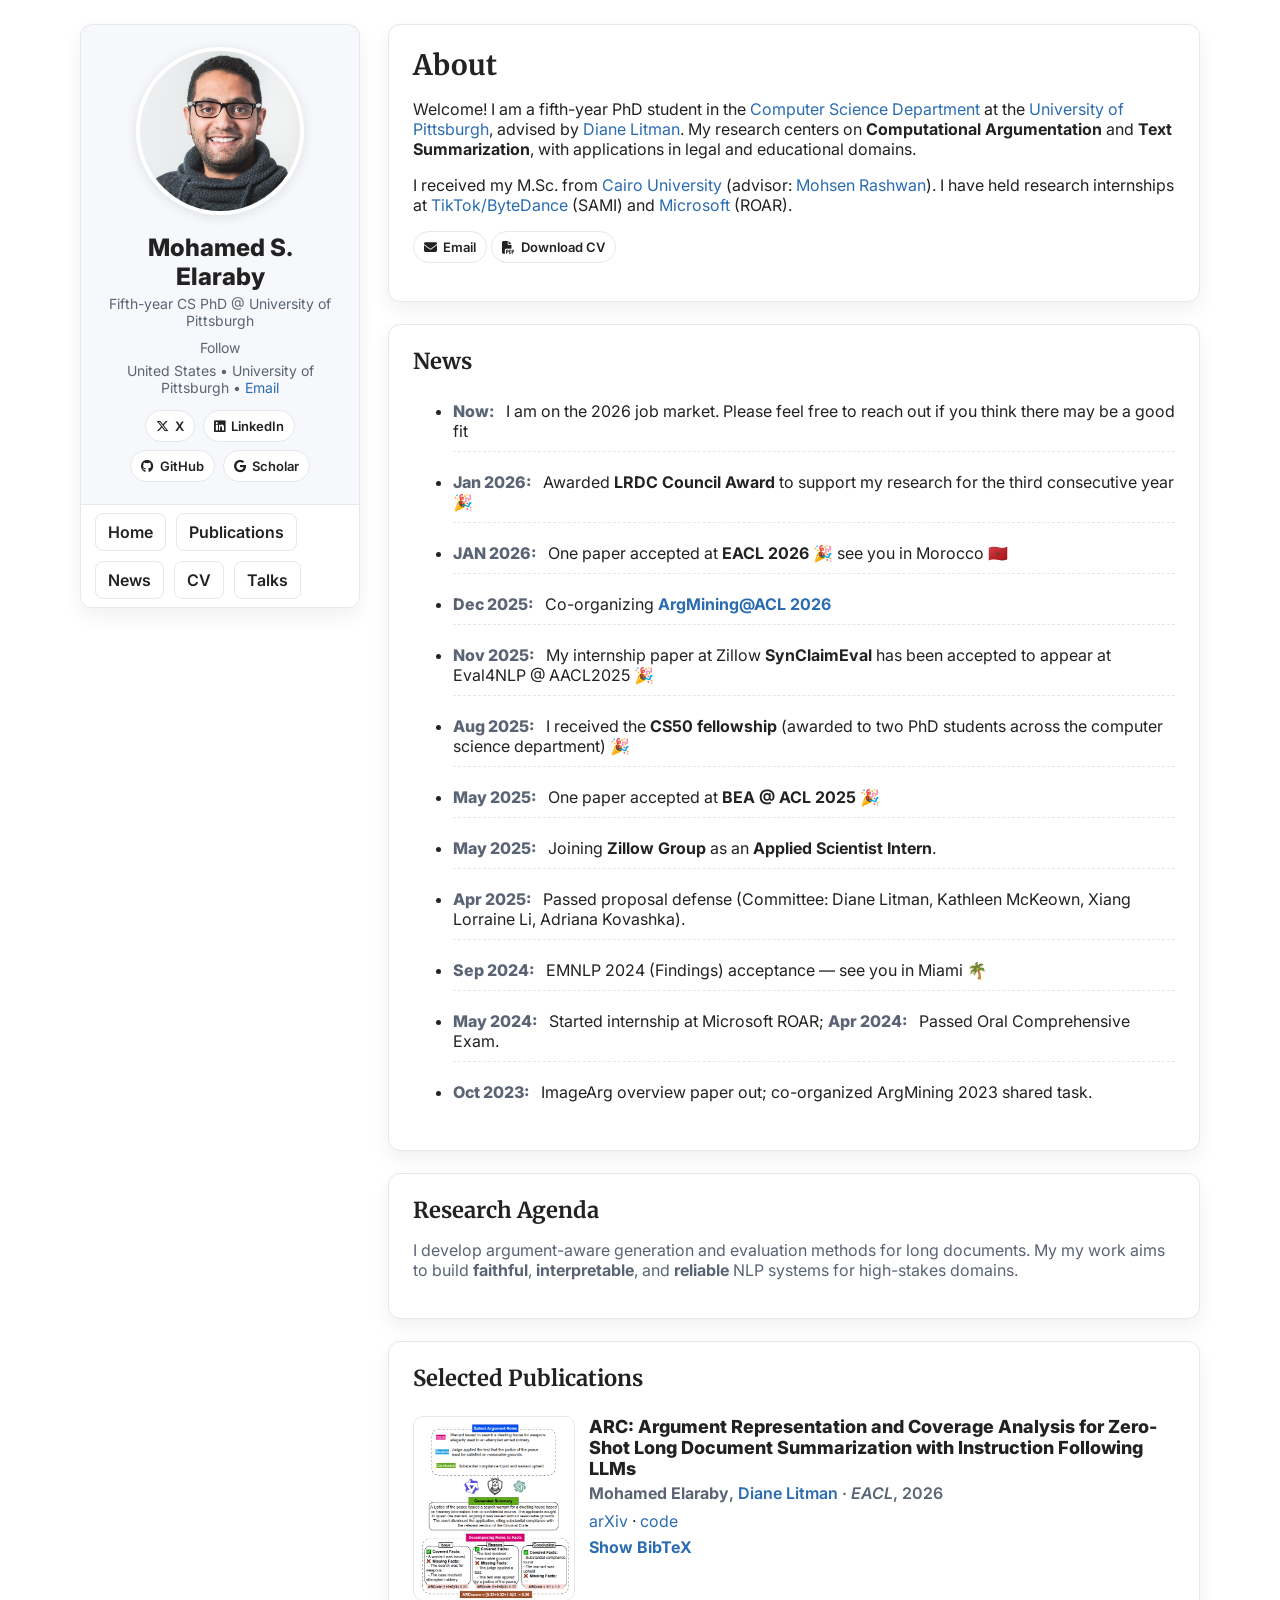
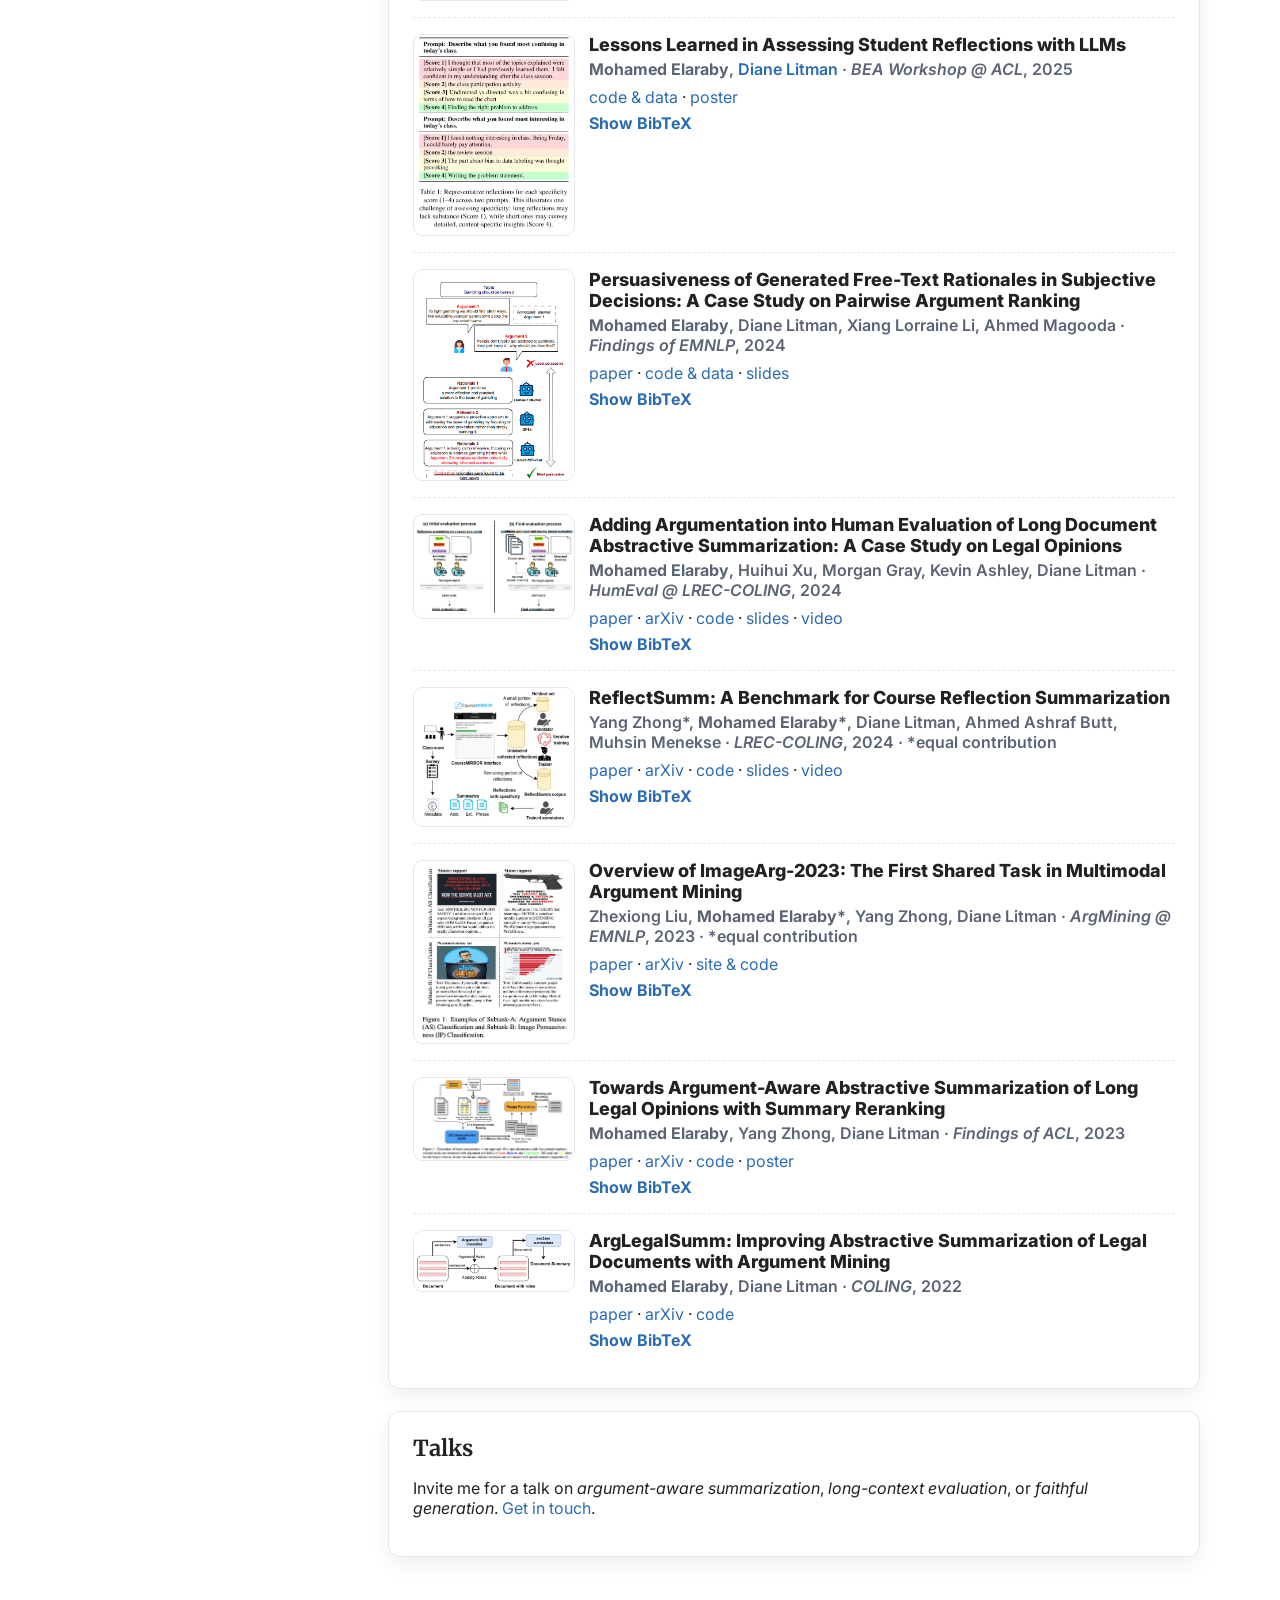
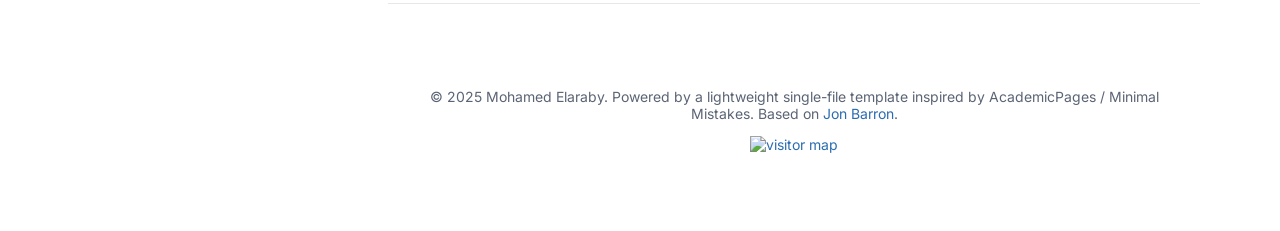
==== index.html @ abc4b43a "add ARC" ====
<!DOCTYPE html>
<html lang="en">
<head>
  <meta charset="utf-8" />
  <meta name="viewport" content="width=device-width, initial-scale=1" />
  <title>Mohamed S. Elaraby — NLP Research (Job Market)</title>
  <meta name="description" content="PhD Candidate at University of Pittsburgh. Computational Argumentation & Text Summarization. On the job market for academic and Applied/Research Scientist roles." />
  <meta name="author" content="Mohamed Salem Elaraby" />

  <!-- Fonts & Icons -->
  <link rel="preconnect" href="https://fonts.googleapis.com" />
  <link rel="preconnect" href="https://fonts.gstatic.com" crossorigin />
  <link href="https://fonts.googleapis.com/css2?family=Inter:wght@400;500;600;700;800&family=Merriweather:wght@400;700&display=swap" rel="stylesheet" />
  <link rel="stylesheet" href="https://cdnjs.cloudflare.com/ajax/libs/font-awesome/6.5.2/css/all.min.css" crossorigin="anonymous" referrerpolicy="no-referrer" />
  <link rel="icon" href="data:image/svg+xml,<svg xmlns='http://www.w3.org/2000/svg' viewBox='0 0 100 100'><text y='0.9em' font-size='90'>🌐</text></svg>">

  <style>
    :root {
      --bg: #ffffff;
      --text: #222;           /* body text */
      --muted: #5b6475;       /* subdued text */
      --link: #2b6cb0;        /* link blue */
      --link-hover: #1e4e82;  /* darker link */
      --border: #e5e7eb;      /* light gray */
      --panel: #f7f8fb;       /* panel bg */
      --accent: #f59e0b;      /* amber for badges */
      --maxw: 1120px;
      --radius: 12px;
      --shadow: 0 8px 20px rgba(0,0,0,.06);
    }
    html, body { height: 100%; }
    body {
      margin: 0;
      font-family: 'Inter', system-ui, -apple-system, Segoe UI, Roboto, Helvetica, Arial;
      color: var(--text);
      background: var(--bg);
      -webkit-font-smoothing: antialiased; -moz-osx-font-smoothing: grayscale;
    }

    a { color: var(--link); text-decoration: none; }
    a:hover, a:focus { color: var(--link-hover); text-decoration: underline; }

    /* Layout: AcademicPages-inspired sidebar + content */
    .wrap { max-width: var(--maxw); margin: 0 auto; padding: 24px; display: grid; grid-template-columns: 280px 1fr; gap: 28px; }
    @media (max-width: 980px) { .wrap { grid-template-columns: 1fr; } .sidebar { position: static; top: auto; } }

    /* Sidebar */
    .sidebar { position: sticky; top: 24px; height: fit-content; background: var(--panel); border: 1px solid var(--border); border-radius: var(--radius); box-shadow: var(--shadow); overflow: hidden; }
    .profile { padding: 22px; text-align: center; }
    .avatar { width: 160px; height: 160px; object-fit: cover; border-radius: 50%; border: 4px solid #fff; box-shadow: 0 2px 12px rgba(2,6,23,.10); }
    .name { font-size: 24px; font-weight: 800; margin: 14px 0 4px; }
    .tagline { color: var(--muted); margin: 0 0 10px; font-size: 14px; }
    .follow { display: grid; gap: 6px; justify-items: center; color: var(--muted); font-size: 14px; }
    .social { display: flex; flex-wrap: wrap; gap: 8px; justify-content: center; margin-top: 8px; }
    .chip { display: inline-flex; align-items: center; gap: 6px; padding: 7px 10px; border: 1px solid var(--border); background: #fff; border-radius: 999px; font-weight: 600; font-size: 13px; color: var(--text); }

    /* Nav (mimics AcademicPages tabs) */
    .nav { border-top: 1px solid var(--border); background: #fff; }
    .nav ul { list-style: none; margin: 0; padding: 8px 14px; display: flex; flex-wrap: wrap; gap: 10px; }
    .nav a { display: inline-block; padding: 8px 12px; border: 1px solid var(--border); border-radius: 8px; font-weight: 600; color: var(--text); background: #fff; }
    .nav a:hover { border-color: var(--link); color: var(--link); text-decoration: none; }

    /* Main */
    main { display: grid; gap: 22px; }
    .panel { background: #fff; border: 1px solid var(--border); border-radius: var(--radius); box-shadow: var(--shadow); }
    .pad { padding: 22px 24px; }
    .h1 { font-family: 'Merriweather', Georgia, serif; font-weight: 700; font-size: 28px; margin: 0 0 10px; }
    .h2 { font-family: 'Merriweather', Georgia, serif; font-weight: 700; font-size: 22px; margin: 0 0 8px; }
    .lead { color: var(--muted); }

    /* News list */
    .news { display: grid; gap: 10px; }
    .news li { margin: 0; padding: 10px 0; border-bottom: 1px dashed var(--border); }
    .news li:last-child { border-bottom: none; }
    .date { font-weight: 800; color: var(--muted); margin-right: 8px; }

    /* Publications */
    .pub { display: grid; grid-template-columns: 160px 1fr; gap: 16px; padding: 16px 0; border-bottom: 1px dashed var(--border); }
    .pub:last-child { border-bottom: none; }
    .pub img { width: 100%; border-radius: 10px; border: 1px solid var(--border); }
    .title { font-weight: 800; font-size: 18px; color: var(--text); margin: 0 0 4px; }
    .meta { color: var(--muted); font-weight: 600; margin-bottom: 8px; }
    details { margin-top: 6px; }
    details > summary { cursor: pointer; color: var(--link); font-weight: 700; list-style: none; }
    details > summary::-webkit-details-marker { display: none; }

    /* Footer */
    footer { max-width: var(--maxw); margin: 24px auto 40px; padding: 0 24px; color: var(--muted); font-size: 14px; text-align: center; }
    hr.sep { border: none; border-top: 1px solid var(--border); margin: 24px 0; }
  </style>
</head>

<body>
  <div class="wrap">
    <!-- SIDEBAR -->
    <aside class="sidebar" aria-label="Sidebar with profile and navigation">
      <div class="profile">
        <img class="avatar" src="./salem_files/me.jpg" alt="Portrait of Mohamed S. Elaraby" />
        <div class="name">Mohamed S. Elaraby</div>
        <div class="tagline">Fifth-year CS PhD @ University of Pittsburgh</div>
        <div class="follow">
          <div>Follow</div>
          <div>United States • University of Pittsburgh • <a href="mailto:mse30@pitt.edu">Email</a></div>
          <div class="social">
            <a class="chip" href="https://twitter.com/msalemnlp" target="_blank" rel="noreferrer"><i class="fa-brands fa-x-twitter"></i> X</a>
            <a class="chip" href="https://www.linkedin.com" target="_blank" rel="noreferrer"><i class="fa-brands fa-linkedin"></i> LinkedIn</a>
            <a class="chip" href="https://github.com/engsalem" target="_blank" rel="noreferrer"><i class="fa-brands fa-github"></i> GitHub</a>
            <a class="chip" href="https://scholar.google.com.eg/citations?user=A5jMCaAAAAAJ&hl=en" target="_blank" rel="noreferrer"><i class="fa-brands fa-google"></i> Scholar</a>
          </div>
        </div>
      </div>
      <nav class="nav" aria-label="Section navigation">
        <ul>
          <li><a href="#about">Home</a></li>
          <li><a href="#publications">Publications</a></li>
          <li><a href="#news">News</a></li>
          <li><a href="https://engsalem.github.io/data/mohamed.elaraby.academic.resume.pdf" target="_blank" rel="noreferrer">CV</a></li>
          <li><a href="#talks">Talks</a></li>
        </ul>
      </nav>
    </aside>

    <!-- MAIN CONTENT -->
    <main>
      <!-- ABOUT / HERO -->
      <section id="about" class="panel pad">
        <h1 class="h1">About</h1>
        <p>Welcome! I am a fifth-year PhD student in the <a href="https://cs.pitt.edu/" target="_blank" rel="noreferrer">Computer Science Department</a> at the <a href="https://www.pitt.edu/" target="_blank" rel="noreferrer">University of Pittsburgh</a>, advised by <a href="https://people.cs.pitt.edu/~litman/" target="_blank" rel="noreferrer">Diane Litman</a>. My research centers on <strong>Computational Argumentation</strong> and <strong>Text Summarization</strong>, with applications in legal and educational domains.</p>
        <p>I received my M.Sc. from <a href="http://www.eng.cu.edu.eg/" target="_blank" rel="noreferrer">Cairo University</a> (advisor: <a href="http://eece.cu.edu.eg/content/mohsen-rashwan" target="_blank" rel="noreferrer">Mohsen Rashwan</a>). I have held research internships at <a href="https://www.tiktok.com/" target="_blank" rel="noreferrer">TikTok/ByteDance</a> (SAMI) and <a href="https://www.microsoft.com/" target="_blank" rel="noreferrer">Microsoft</a> (ROAR).
        </p>
        <p><a class="chip" href="mailto:mse30@pitt.edu"><i class="fa-solid fa-envelope"></i> Email</a> <a class="chip" href="https://engsalem.github.io/data/mohamed.elaraby.academic.resume.pdf" target="_blank" rel="noreferrer"><i class="fa-solid fa-file-pdf"></i> Download CV</a></p>
      </section>

      <!-- NEWS -->
      <section id="news" class="panel pad">
        <h2 class="h2">News</h2>
        <ul class="news">
          <li><span class="date">Now:</span> I am on the 2026 job market. Please feel free to reach out if you think there may be a good fit</li>
          <li><span class="date">Jan 2026:</span> Awarded <strong>LRDC Council Award</strong> to support my research for the third consecutive year 🎉</li>
          <li><span class="date">JAN 2026:</span> One paper accepted at <strong>EACL 2026 🎉</strong> see you in Morocco 🇲🇦</li>
          <li><span class="date">Dec 2025:</span> Co-organizing <strong><a href="https://argmining-org.github.io/">ArgMining@ACL 2026</a></strong></li>
          <li><span class="date">Nov 2025:</span> My internship paper at Zillow <strong>SynClaimEval</strong> has been accepted to appear at Eval4NLP @ AACL2025 🎉</li>
          <li><span class="date">Aug 2025:</span> I received the <strong>CS50 fellowship</strong> (awarded to two PhD students across the computer science department) 🎉</li>
          <li><span class="date">May 2025:</span> One paper accepted at <strong>BEA @ ACL 2025</strong> 🎉</li>
          <li><span class="date">May 2025:</span> Joining <strong>Zillow Group</strong> as an <strong>Applied Scientist Intern</strong>.</li>
          <li><span class="date">Apr 2025:</span> Passed proposal defense (Committee: Diane Litman, Kathleen McKeown, Xiang Lorraine Li, Adriana Kovashka).</li>
          <li><span class="date">Sep 2024:</span> EMNLP 2024 (Findings) acceptance — see you in Miami 🌴</li>
          <li><span class="date">May 2024:</span> Started internship at Microsoft ROAR; <span class="date">Apr 2024:</span> Passed Oral Comprehensive Exam.</li>
          <li><span class="date">Oct 2023:</span> ImageArg overview paper out; co-organized ArgMining 2023 shared task.</li>
        </ul>
      </section>

      <!-- RESEARCH BLURB -->
      <section id="research" class="panel pad">
        <h2 class="h2">Research Agenda</h2>
        <p class="lead">I develop argument-aware generation and evaluation methods for long documents. My my work aims to build <strong>faithful</strong>, <strong>interpretable</strong>, and <strong>reliable</strong> NLP systems for high-stakes domains.</p>
      </section>

      <!-- PUBLICATIONS -->
      <section id="publications" class="panel pad">
        <h2 class="h2">Selected Publications</h2>

        <article class="pub">
          <img src="./salem_files/arc_eacl.png" alt="ARC thumbnail" />
          <div>
            <div class="title">ARC: Argument Representation and Coverage Analysis for Zero-Shot Long Document Summarization with Instruction Following LLMs</div>
            <div class="meta"><strong>Mohamed Elaraby</strong>, <a href="https://people.cs.pitt.edu/~litman/" target="_blank" rel="noreferrer">Diane Litman</a> · <em>EACL</em>, 2026</div>
            <div><a href="https://arxiv.org/abs/2505.23654" target="_blank" rel="noreferrer">arXiv</a> · <a href="https://github.com/EngSalem/ARCScore" target="_blank" rel="noreferrer">code</a></div>
            <details><summary>Show BibTeX</summary>
<pre>@article{elaraby2025arc,
  title = {ARC: Argument Representation and Coverage Analysis for Zero-Shot Long Document Summarization with Instruction Following LLMs},
  author = {Elaraby, Mohamed and Litman, Diane},
  journal = {arXiv preprint arXiv:2505.23654},
  year = {2025},
  note = {Accepted at EACL 2026 Main Conference}
}</pre>
            </details>
          </div>
        </article>

        <article class="pub">
          <img src="./salem_files/eval_bea2025.jpg" alt="Lessons Learned thumbnail" />
          <div>
            <div class="title">Lessons Learned in Assessing Student Reflections with LLMs</div>
            <div class="meta"><strong>Mohamed Elaraby</strong>, <a href="https://people.cs.pitt.edu/~litman/" target="_blank" rel="noreferrer">Diane Litman</a> · <em>BEA Workshop @ ACL</em>, 2025</div>
            <div><a href="https://github.com/EngSalem/Explainable-Reflection-Quality" target="_blank" rel="noreferrer">code & data</a> · <a href="https://docs.google.com/presentation/d/1etdpBcUwRy9clYiNiJWPm_DCJa4q_W2eL0dtnYRqFgM/edit?usp=sharing" target="_blank" rel="noreferrer">poster</a></div>
            <details><summary>Show BibTeX</summary>
<pre>@inproceedings{elaraby-litman-2025-lessons,
  author = {Elaraby, Mohamed and Litman, Diane},
  title = {Lessons Learned in Assessing Student Reflections with LLMs},
  booktitle = {Proceedings of the 20th Workshop on Innovative Use of NLP for Building Educational Applications (BEA 2025)},
  year = {2025}
}</pre>
            </details>
          </div>
        </article>

        <article class="pub">
          <img src="./salem_files/persuasive_rationales.png" alt="Persuasiveness thumbnail" />
          <div>
            <div class="title">Persuasiveness of Generated Free-Text Rationales in Subjective Decisions: A Case Study on Pairwise Argument Ranking</div>
            <div class="meta"><strong>Mohamed Elaraby</strong>, Diane Litman, Xiang Lorraine Li, Ahmed Magooda · <em>Findings of EMNLP</em>, 2024</div>
            <div><a href="https://aclanthology.org/2024.findings-emnlp.836/" target="_blank" rel="noreferrer">paper</a> · <a href="https://github.com/EngSalem/Free-text-rationale-persuasion" target="_blank" rel="noreferrer">code & data</a> · <a href="https://docs.google.com/presentation/d/1W62k2xzcF6LS4k-GQ5EEYy1Umg9Qvjl7beK9utUwF_M/edit?usp=sharing" target="_blank" rel="noreferrer">slides</a></div>
            <details><summary>Show BibTeX</summary>
<pre>@inproceedings{elaraby-etal-2024-persuasiveness,
  author = {Elaraby, Mohamed and Litman, Diane and Li, Xiang Lorraine and Magooda, Ahmed},
  title = {Persuasiveness of Generated Free-Text Rationales in Subjective Decisions: A Case Study on Pairwise Argument Ranking},
  booktitle = {Findings of the Association for Computational Linguistics: EMNLP 2024},
  year = {2024}
}</pre>
            </details>
          </div>
        </article>

        <article class="pub">
          <img src="./salem_files/argument_coverage.png" alt="HumEval argument coverage thumbnail" />
          <div>
            <div class="title">Adding Argumentation into Human Evaluation of Long Document Abstractive Summarization: A Case Study on Legal Opinions</div>
            <div class="meta"><strong>Mohamed Elaraby</strong>, Huihui Xu, Morgan Gray, Kevin Ashley, Diane Litman · <em>HumEval @ LREC-COLING</em>, 2024</div>
            <div><a href="https://aclanthology.org/2024.lrec-main.1207/" target="_blank" rel="noreferrer">paper</a> · <a href="https://arxiv.org/abs/2403.19012" target="_blank" rel="noreferrer">arXiv</a> · <a href="https://github.com/EngSalem/ReflectSUMM" target="_blank" rel="noreferrer">code</a> · <a href="https://engsalem.github.io//data/reflectsumm-lrec-coling.pdf" target="_blank" rel="noreferrer">slides</a> · <a href="https://drive.google.com/file/d/1mE9B-9ppgVXixOvjZsEIFpBVz3ZTwU1G/view?usp=sharing" target="_blank" rel="noreferrer">video</a></div>
            <details><summary>Show BibTeX</summary>
<pre>@inproceedings{elaraby-etal-2024-adding,
  title = {Adding Argumentation into Human Evaluation of Long Document Abstractive Summarization: A Case Study on Legal Opinions},
  author = {Elaraby, Mohamed and Xu, Huihui and Gray, Morgan and Ashley, Kevin and Litman, Diane},
  booktitle = {Proceedings of the Fourth Workshop on Human Evaluation of NLP Systems (HumEval) @ LREC-COLING 2024},
  year = {2024}
}</pre>
            </details>
          </div>
        </article>

        <article class="pub">
          <img src="./salem_files/reflectsumm.jpg" alt="ReflectSumm thumbnail" />
          <div>
            <div class="title">ReflectSumm: A Benchmark for Course Reflection Summarization</div>
            <div class="meta">Yang Zhong*, <strong>Mohamed Elaraby*</strong>, Diane Litman, Ahmed Ashraf Butt, Muhsin Menekse · <em>LREC-COLING</em>, 2024 · *equal contribution</div>
            <div><a href="https://aclanthology.org/2024.lrec-main.1207/" target="_blank" rel="noreferrer">paper</a> · <a href="https://arxiv.org/abs/2403.19012" target="_blank" rel="noreferrer">arXiv</a> · <a href="https://github.com/EngSalem/ReflectSUMM" target="_blank" rel="noreferrer">code</a> · <a href="https://engsalem.github.io//data/reflectsumm-lrec-coling.pdf" target="_blank" rel="noreferrer">slides</a> · <a href="https://drive.google.com/file/d/1mE9B-9ppgVXixOvjZsEIFpBVz3ZTwU1G/view?usp=sharing" target="_blank" rel="noreferrer">video</a></div>
            <details><summary>Show BibTeX</summary>
<pre>@inproceedings{elaraby-etal-2024-reflectsumm,
  title = {ReflectSumm: A Benchmark for Course Reflection Summarization},
  author = {Zhong, Yang and Elaraby, Mohamed and Litman, Diane and Butt, Ahmed Ashraf and Menekse, Muhsin},
  booktitle = {Proceedings of the 2024 Joint International Conference on Computational Linguistics, Language Resources and Evaluation (LREC-COLING 2024)},
  year = {2024}
}</pre>
            </details>
          </div>
        </article>

        <article class="pub">
          <img src="./salem_files/imageArg.jpg" alt="ImageArg overview thumbnail" />
          <div>
            <div class="title">Overview of ImageArg-2023: The First Shared Task in Multimodal Argument Mining</div>
            <div class="meta">Zhexiong Liu, <strong>Mohamed Elaraby*</strong>, Yang Zhong, Diane Litman · <em>ArgMining @ EMNLP</em>, 2023 · *equal contribution</div>
            <div><a href="https://aclanthology.org/2023.argmining-1.12/" target="_blank" rel="noreferrer">paper</a> · <a href="https://arxiv.org/abs/2310.12172" target="_blank" rel="noreferrer">arXiv</a> · <a href="https://imagearg.github.io/" target="_blank" rel="noreferrer">site & code</a></div>
            <details><summary>Show BibTeX</summary>
<pre>@inproceedings{liu-etal-2023-overview,
  title = {Overview of ImageArg-2023: The First Shared Task in Multimodal Argument Mining},
  author = {Liu, Zhexiong and Elaraby, Mohamed and Zhong, Yang and Litman, Diane},
  booktitle = {Proceedings of the 10th Workshop on Argument Mining},
  year = {2023}
}</pre>
            </details>
          </div>
        </article>

        <article class="pub">
          <img src="./salem_files/acl2023_argument.jpg" alt="ACL Findings 2023 thumbnail" />
          <div>
            <div class="title">Towards Argument-Aware Abstractive Summarization of Long Legal Opinions with Summary Reranking</div>
            <div class="meta"><strong>Mohamed Elaraby</strong>, Yang Zhong, Diane Litman · <em>Findings of ACL</em>, 2023</div>
            <div><a href="https://aclanthology.org/2023.findings-acl.481/" target="_blank" rel="noreferrer">paper</a> · <a href="https://arxiv.org/pdf/2306.00672.pdf" target="_blank" rel="noreferrer">arXiv</a> · <a href="https://github.com/EngSalem/legalSummReranking" target="_blank" rel="noreferrer">code</a> · <a href="https://engsalem.github.io//data/acl2023_reranking_poster.pdf" target="_blank" rel="noreferrer">poster</a></div>
            <details><summary>Show BibTeX</summary>
<pre>@inproceedings{elaraby-etal-2023-towards,
  title = {Towards Argument-Aware Abstractive Summarization of Long Legal Opinions with Summary Reranking},
  author = {Elaraby, Mohamed and Zhong, Yang and Litman, Diane},
  booktitle = {Findings of the Association for Computational Linguistics: ACL 2023},
  year = {2023}
}</pre>
            </details>
          </div>
        </article>

        <article class="pub">
          <img src="./salem_files/arglegal_summ.png" alt="ArgLegalSumm thumbnail" />
          <div>
            <div class="title">ArgLegalSumm: Improving Abstractive Summarization of Legal Documents with Argument Mining</div>
            <div class="meta"><strong>Mohamed Elaraby</strong>, Diane Litman · <em>COLING</em>, 2022</div>
            <div><a href="https://aclanthology.org/2022.coling-1.540/" target="_blank" rel="noreferrer">paper</a> · <a href="https://arxiv.org/abs/2209.01650" target="_blank" rel="noreferrer">arXiv</a> · <a href="https://github.com/EngSalem/arglegalsumm" target="_blank" rel="noreferrer">code</a></div>
            <details><summary>Show BibTeX</summary>
<pre>@inproceedings{elaraby-litman-2022-arglegalsumm,
  title = {ArgLegalSumm: Improving Abstractive Summarization of Legal Documents with Argument Mining},
  author = {Elaraby, Mohamed and Litman, Diane},
  booktitle = {Proceedings of the 29th International Conference on Computational Linguistics},
  year = {2022}
}</pre>
            </details>
          </div>
        </article>
      </section>

      <!-- TALKS placeholder (optional) -->
      <section id="talks" class="panel pad">
        <h2 class="h2">Talks</h2>
        <p>Invite me for a talk on <em>argument-aware summarization</em>, <em>long-context evaluation</em>, or <em>faithful generation</em>. <a href="mailto:mse30@pitt.edu">Get in touch</a>.</p>
      </section>

      <hr class="sep" />
      <footer>
        <p>© 2025 Mohamed Elaraby. Powered by a lightweight single-file template inspired by AcademicPages / Minimal Mistakes. Based on <a href="https://github.com/jonbarron/jonbarron_website" target="_blank" rel="noreferrer">Jon Barron</a>.</p>
        <p><a href="https://mapmyvisitors.com/web/1bxux" title="Visit tracker"><img src="https://mapmyvisitors.com/map.png?d=3crcPG0wPhJX036kCLfNJbxbPNwFam-CDJ2vABFeAC4&cl=000000" alt="visitor map" /></a></p>
      </footer>
    </main>
  </div>
</body>
</html>
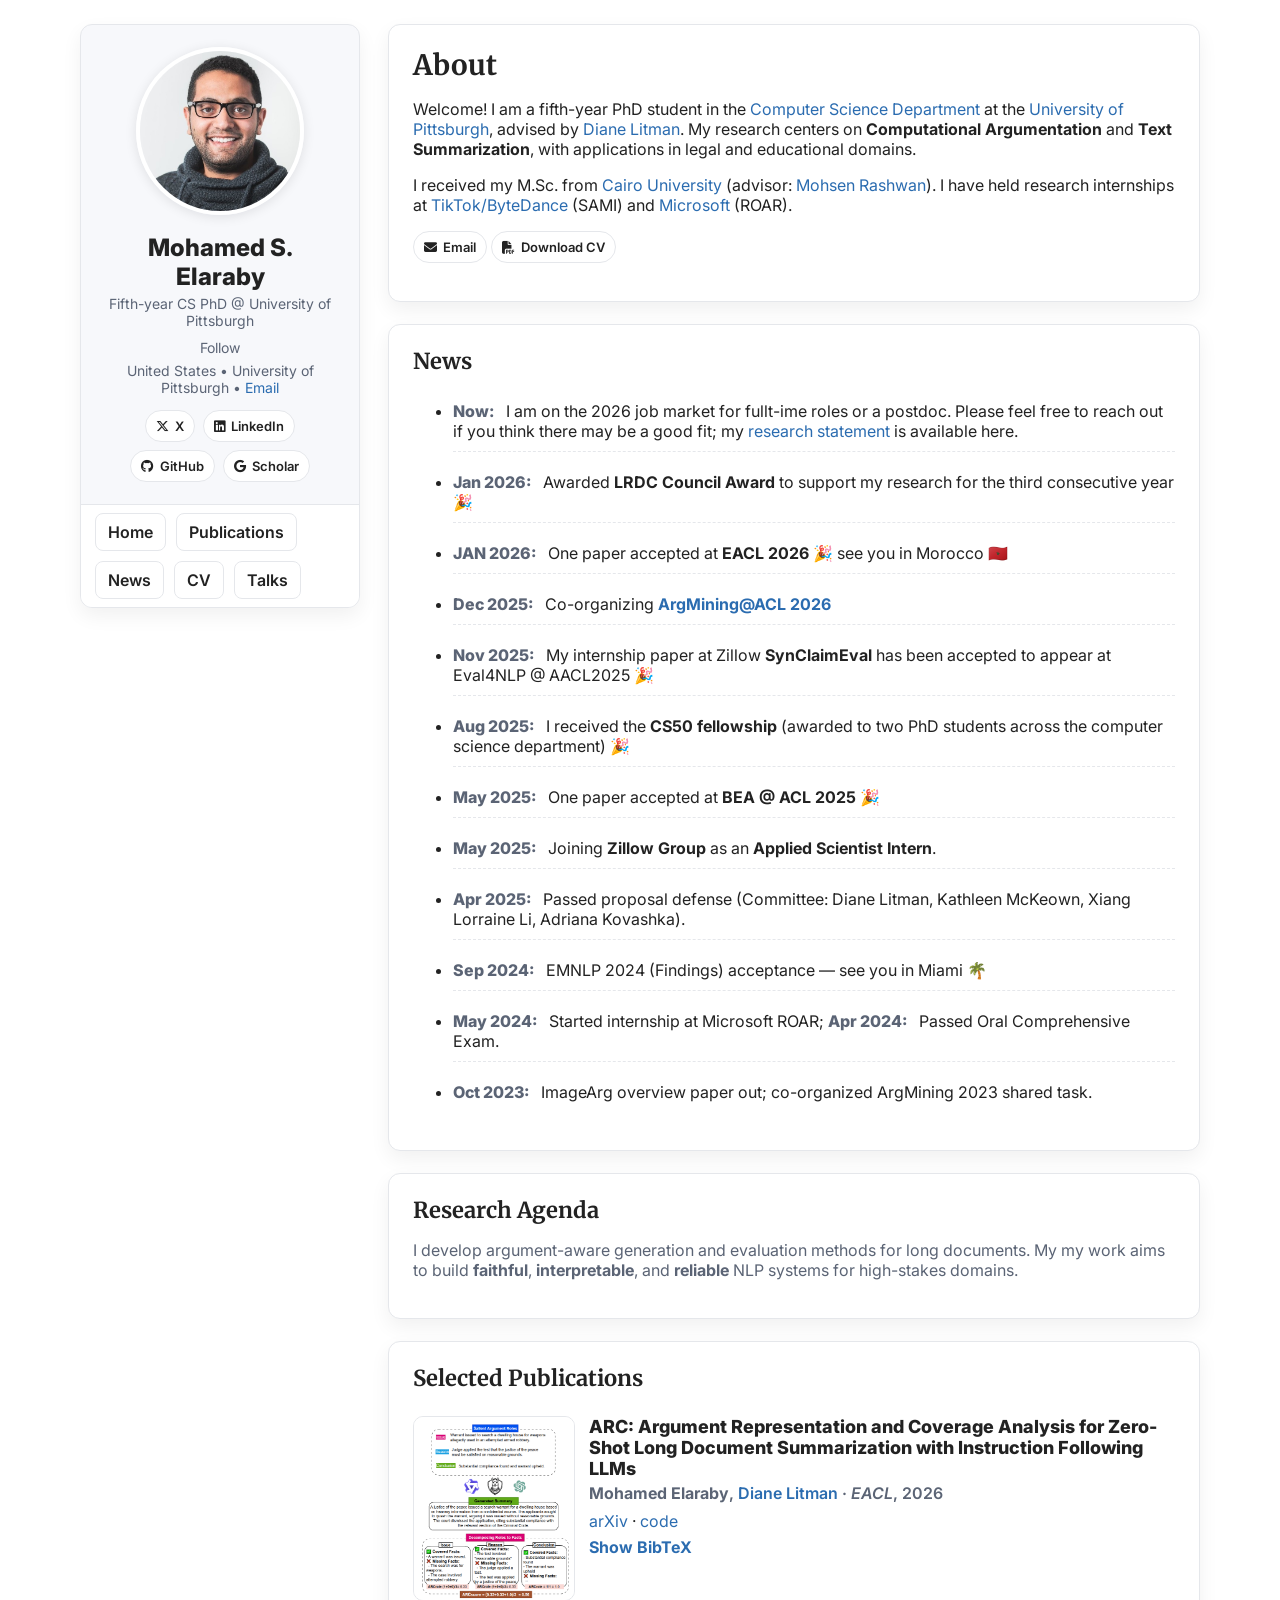
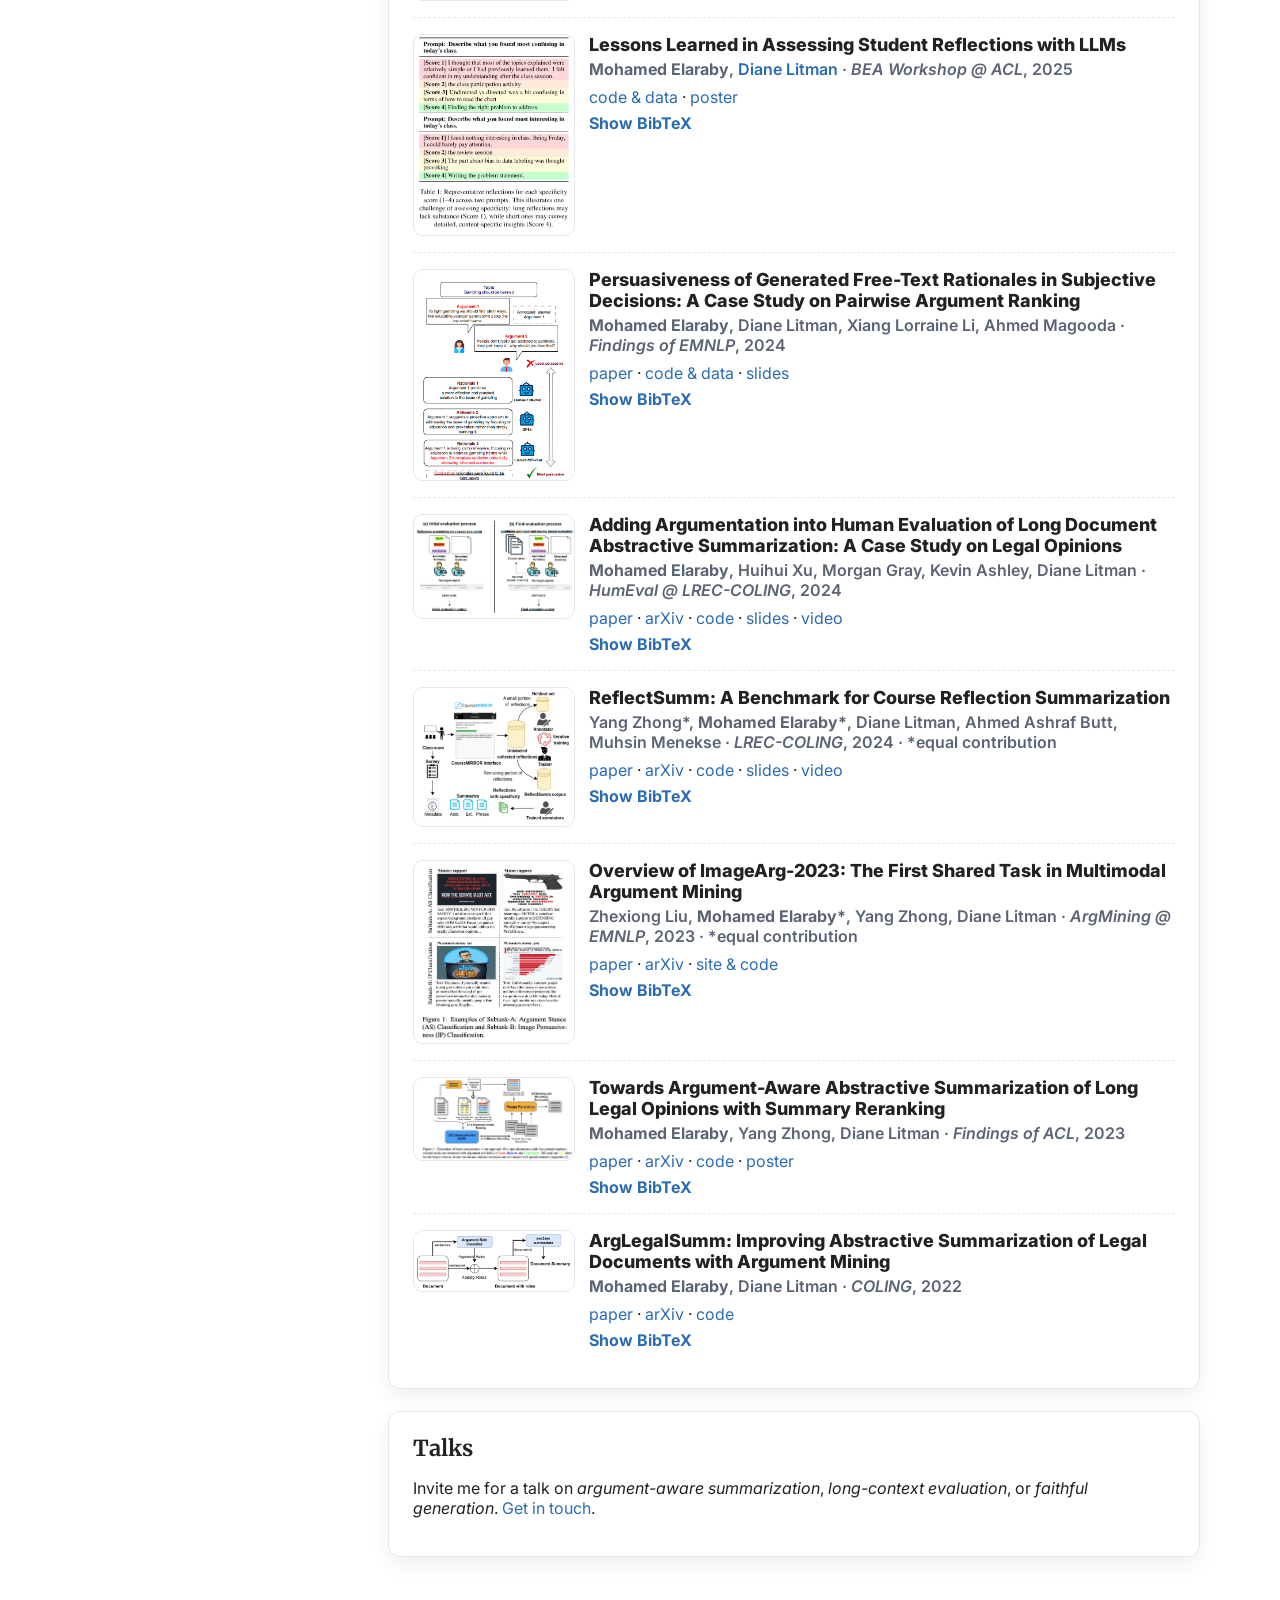
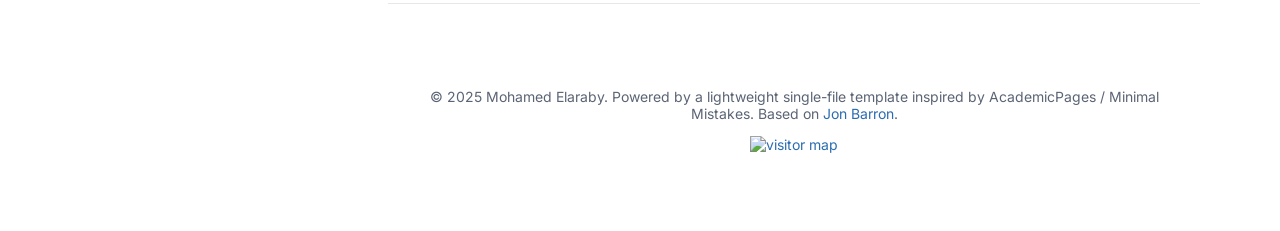
==== commit c775c94d: "Add resume and research statement" ====
--- a/index.html
+++ b/index.html
@@ -114,7 +114,7 @@
           <li><a href="#about">Home</a></li>
           <li><a href="#publications">Publications</a></li>
           <li><a href="#news">News</a></li>
-          <li><a href="https://engsalem.github.io/data/mohamed.elaraby.academic.resume.pdf" target="_blank" rel="noreferrer">CV</a></li>
+          <li><a href="https://engsalem.github.io/data/resume.pdf" target="_blank" rel="noreferrer">CV</a></li>
           <li><a href="#talks">Talks</a></li>
         </ul>
       </nav>
@@ -135,7 +135,7 @@
       <section id="news" class="panel pad">
         <h2 class="h2">News</h2>
         <ul class="news">
-          <li><span class="date">Now:</span> I am on the 2026 job market. Please feel free to reach out if you think there may be a good fit</li>
+          <li><span class="date">Now:</span> I am on the 2026 job market for fullt-ime roles or a postdoc. Please feel free to reach out if you think there may be a good fit; my <a href="./data/Research_Statement_Public.pdf" target="_blank" rel="noreferrer">research statement</a> is available here.</li>
           <li><span class="date">Jan 2026:</span> Awarded <strong>LRDC Council Award</strong> to support my research for the third consecutive year 🎉</li>
           <li><span class="date">JAN 2026:</span> One paper accepted at <strong>EACL 2026 🎉</strong> see you in Morocco 🇲🇦</li>
           <li><span class="date">Dec 2025:</span> Co-organizing <strong><a href="https://argmining-org.github.io/">ArgMining@ACL 2026</a></strong></li>
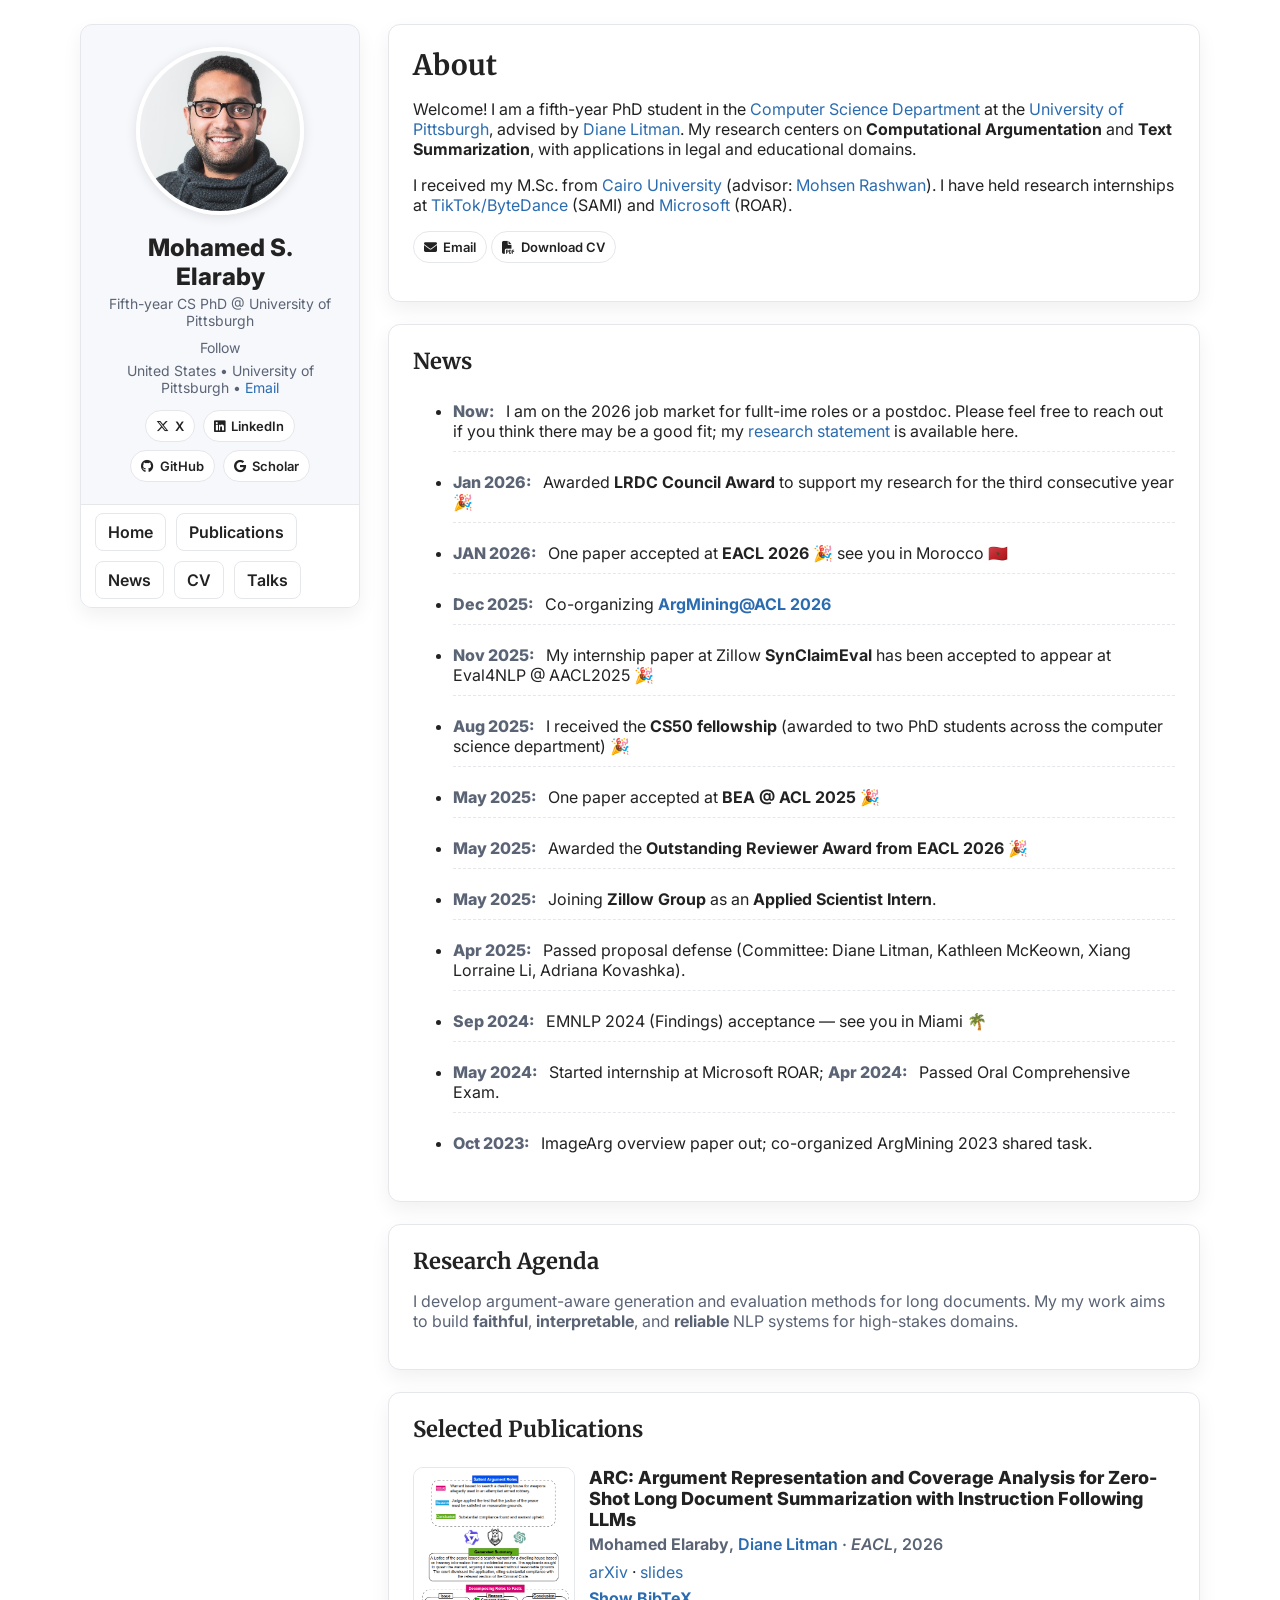
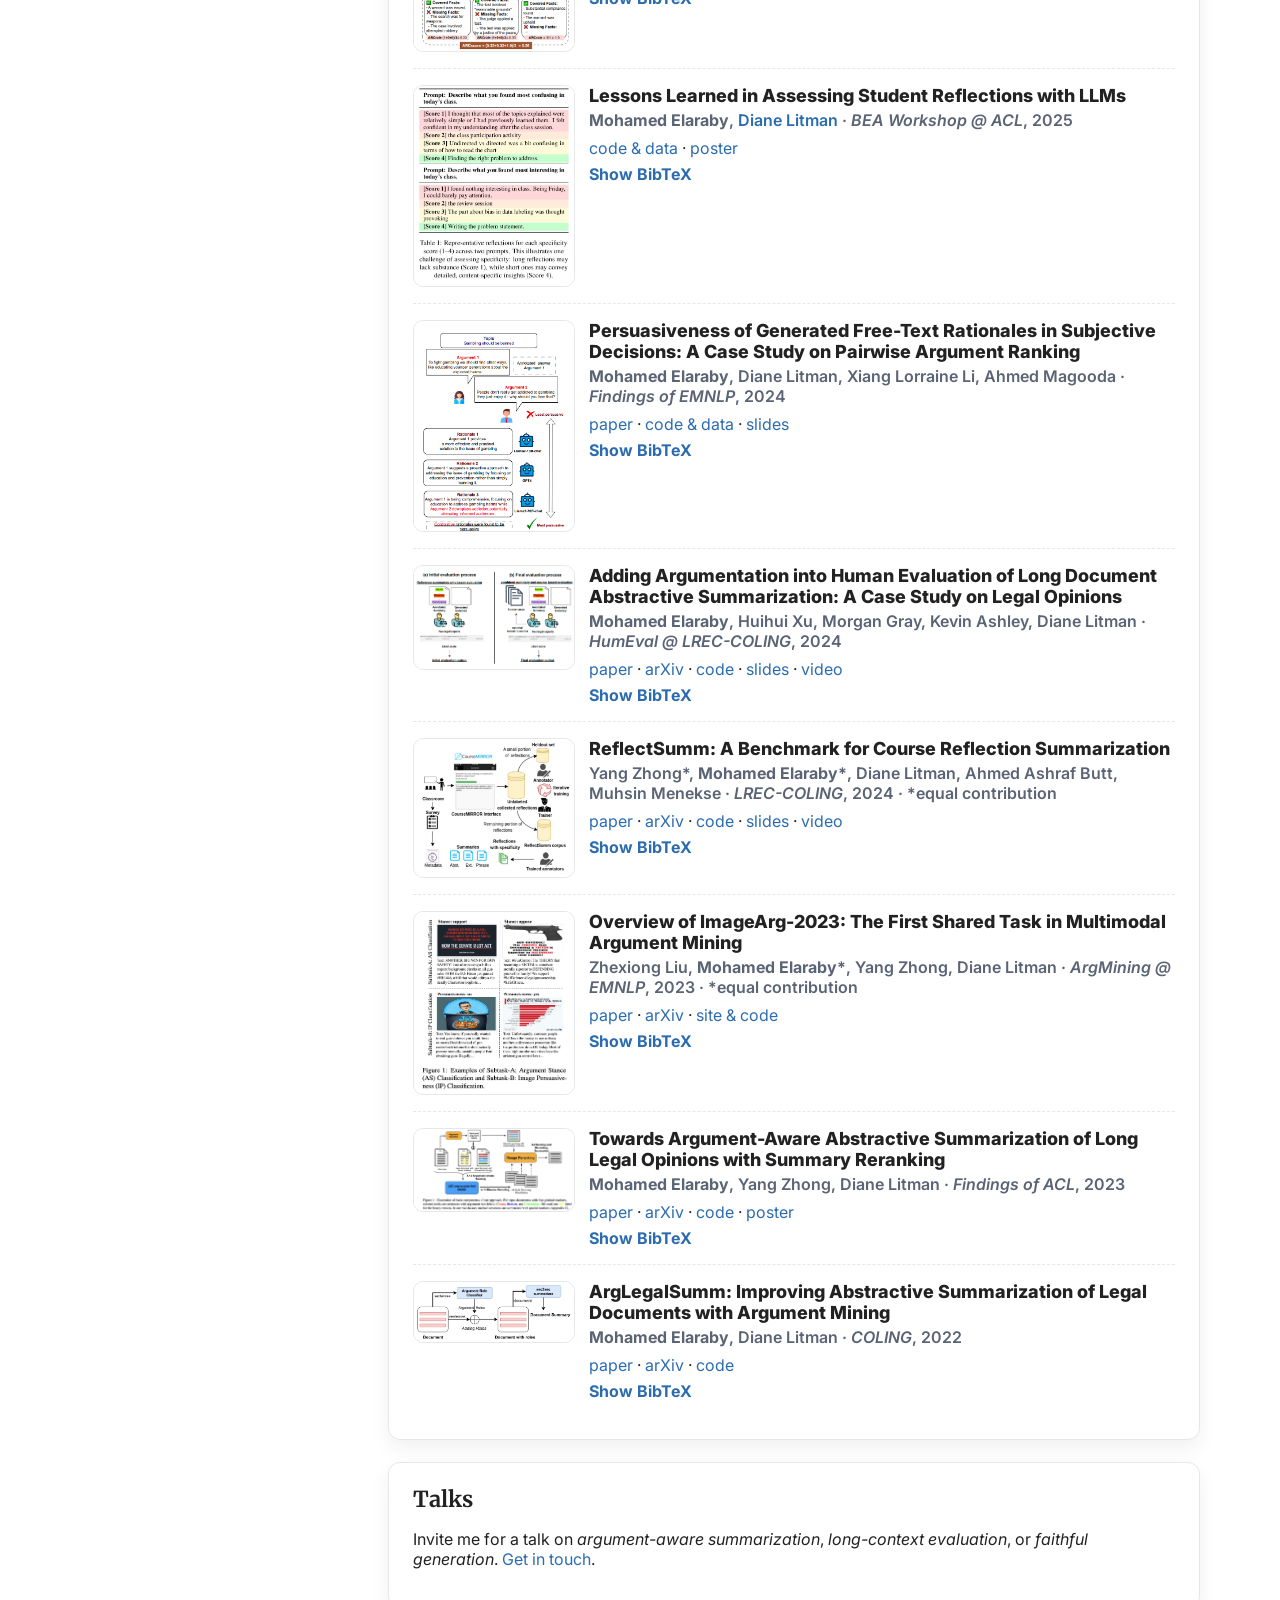
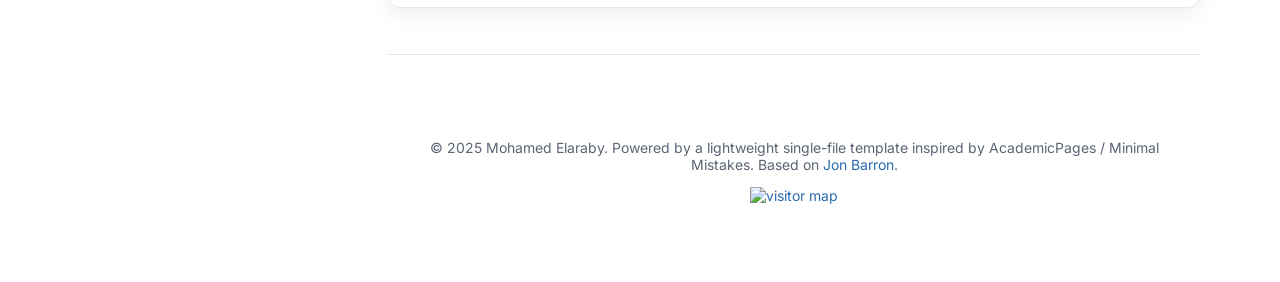
==== commit 553f2e27: "update news" ====
--- a/index.html
+++ b/index.html
@@ -142,6 +142,7 @@
           <li><span class="date">Nov 2025:</span> My internship paper at Zillow <strong>SynClaimEval</strong> has been accepted to appear at Eval4NLP @ AACL2025 🎉</li>
           <li><span class="date">Aug 2025:</span> I received the <strong>CS50 fellowship</strong> (awarded to two PhD students across the computer science department) 🎉</li>
           <li><span class="date">May 2025:</span> One paper accepted at <strong>BEA @ ACL 2025</strong> 🎉</li>
+          <li><span class="date">May 2025:</span> Awarded the <strong>Outstanding Reviewer Award from EACL 2026</strong> 🎉</li>
           <li><span class="date">May 2025:</span> Joining <strong>Zillow Group</strong> as an <strong>Applied Scientist Intern</strong>.</li>
           <li><span class="date">Apr 2025:</span> Passed proposal defense (Committee: Diane Litman, Kathleen McKeown, Xiang Lorraine Li, Adriana Kovashka).</li>
           <li><span class="date">Sep 2024:</span> EMNLP 2024 (Findings) acceptance — see you in Miami 🌴</li>
@@ -165,7 +166,7 @@
           <div>
             <div class="title">ARC: Argument Representation and Coverage Analysis for Zero-Shot Long Document Summarization with Instruction Following LLMs</div>
             <div class="meta"><strong>Mohamed Elaraby</strong>, <a href="https://people.cs.pitt.edu/~litman/" target="_blank" rel="noreferrer">Diane Litman</a> · <em>EACL</em>, 2026</div>
-            <div><a href="https://arxiv.org/abs/2505.23654" target="_blank" rel="noreferrer">arXiv</a> · <a href="https://github.com/EngSalem/ARCScore" target="_blank" rel="noreferrer">code</a></div>
+            <div><a href="https://arxiv.org/abs/2505.23654" target="_blank" rel="noreferrer">arXiv</a> · <a href="https://docs.google.com/presentation/d/1B_nwQ5Fd_TAIeWVT9Ej1KVCm2KnZEDC3iC4mNSzd7mo/edit?usp=sharing" target="_blank" rel="noreferrer">slides</a></div>
             <details><summary>Show BibTeX</summary>
 <pre>@article{elaraby2025arc,
   title = {ARC: Argument Representation and Coverage Analysis for Zero-Shot Long Document Summarization with Instruction Following LLMs},
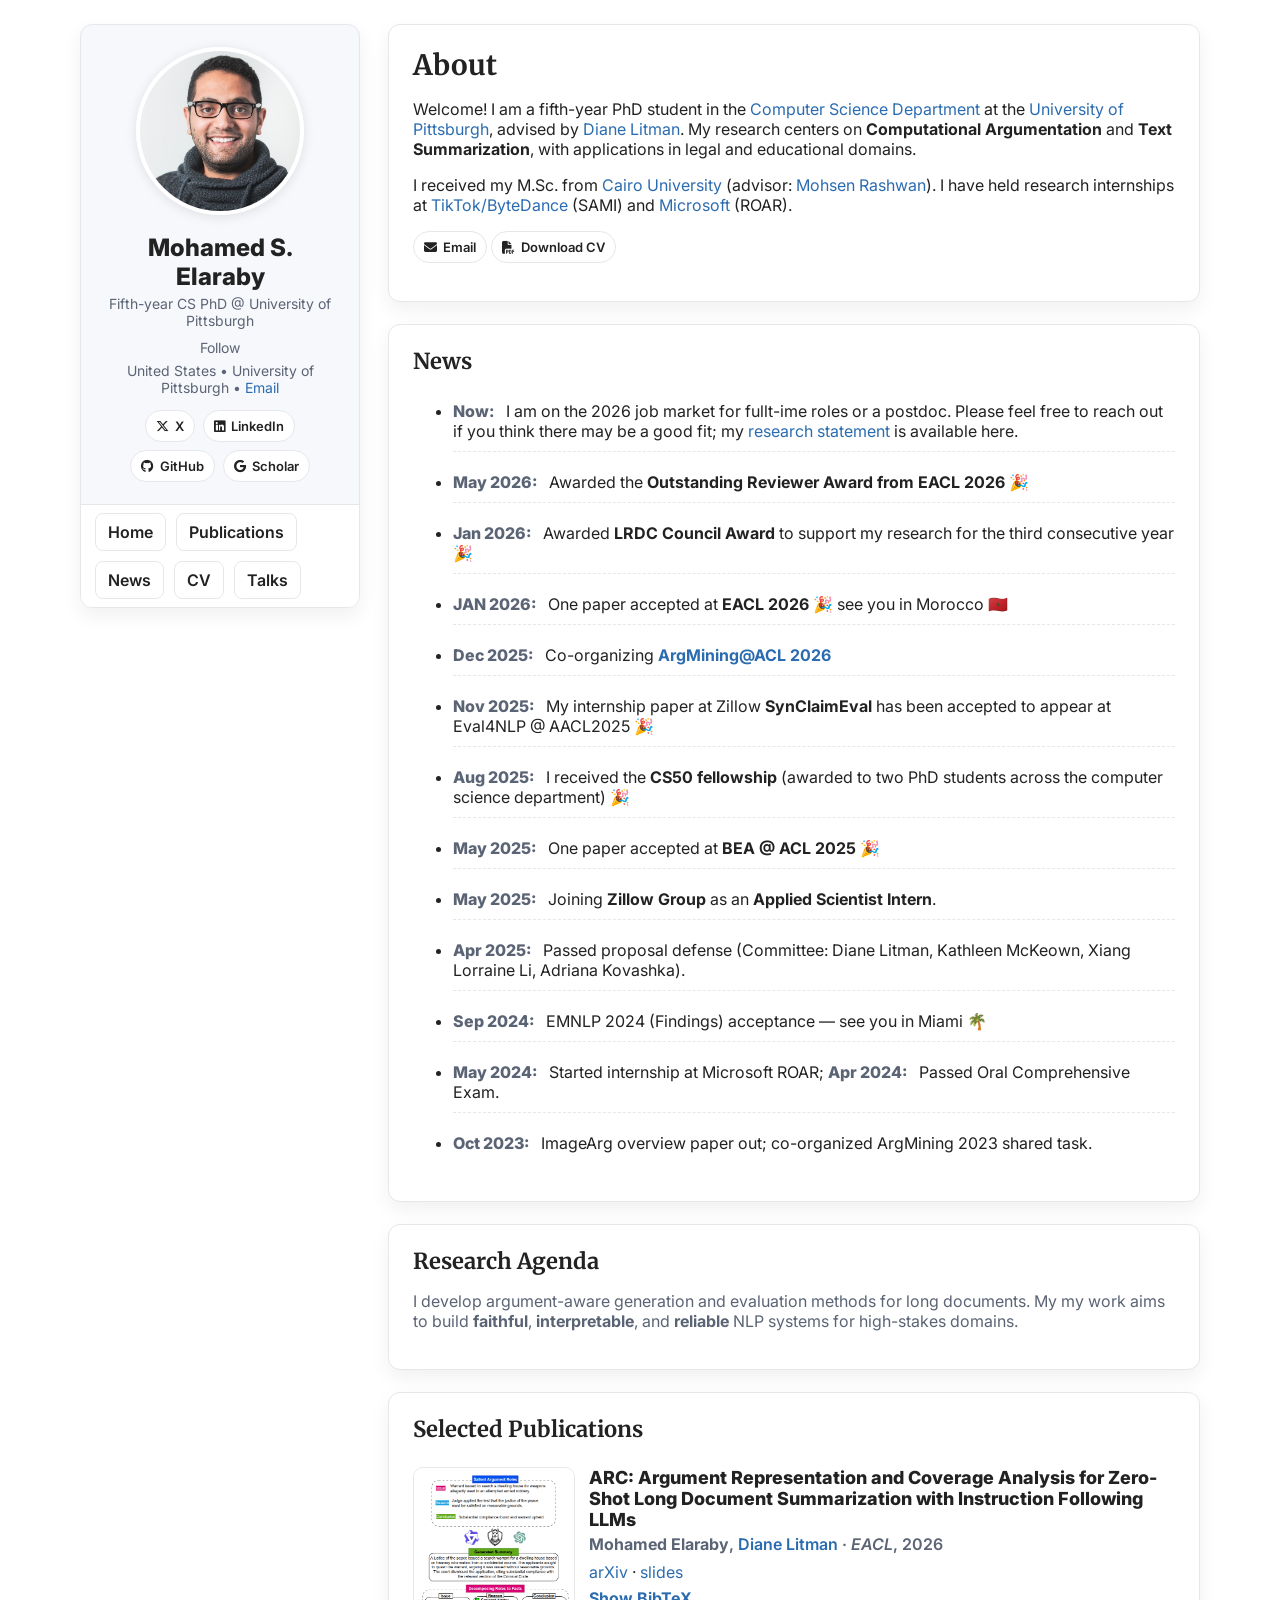
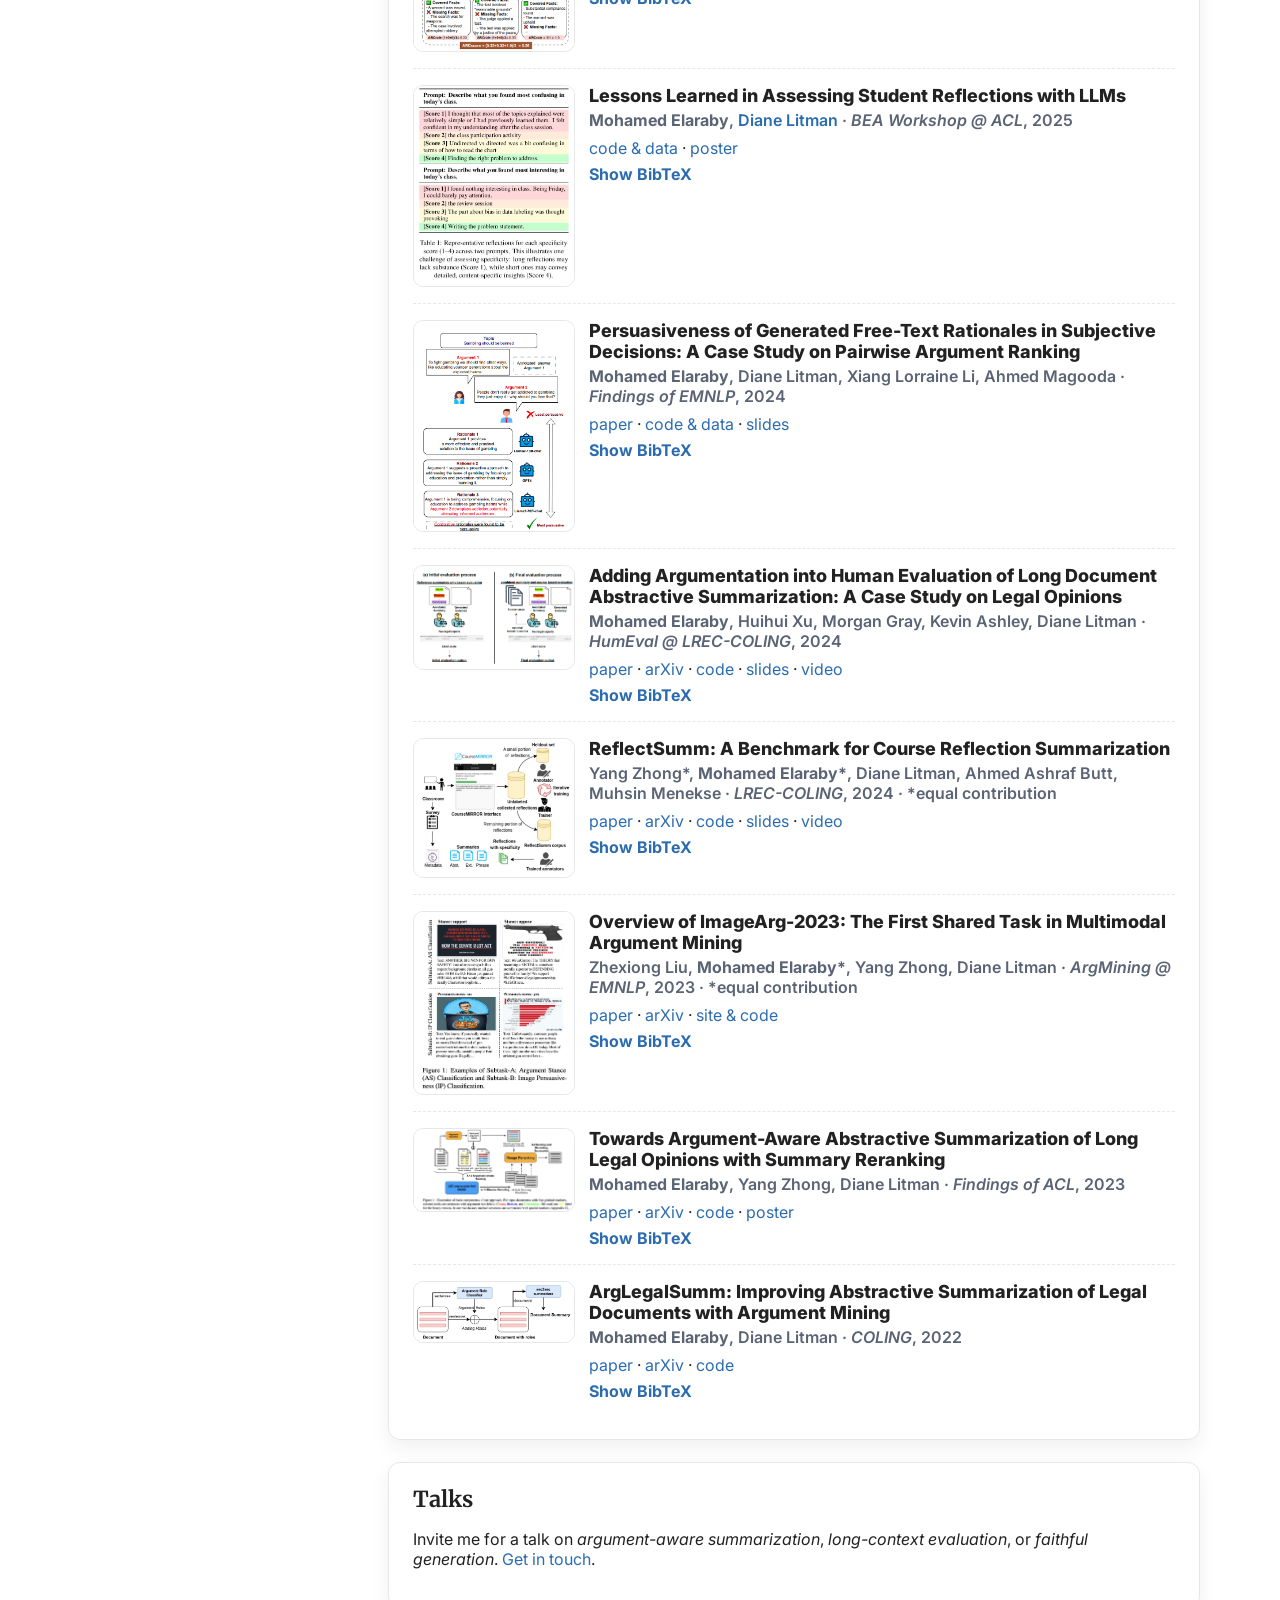
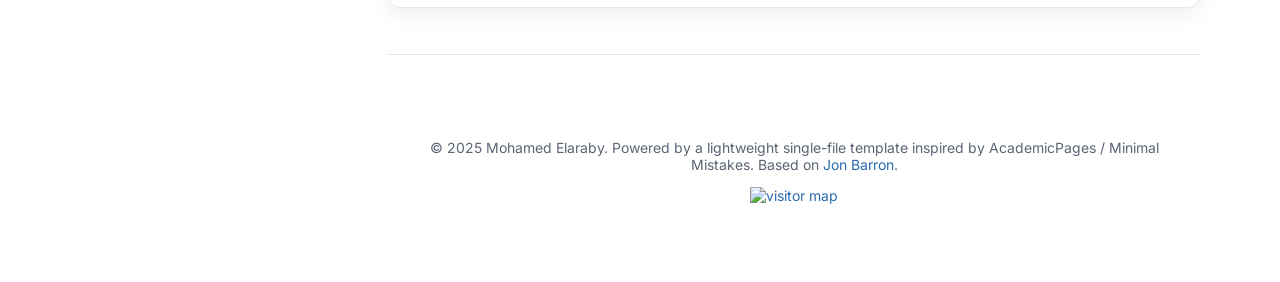
==== commit 68917927: "update news" ====
--- a/index.html
+++ b/index.html
@@ -136,13 +136,13 @@
         <h2 class="h2">News</h2>
         <ul class="news">
           <li><span class="date">Now:</span> I am on the 2026 job market for fullt-ime roles or a postdoc. Please feel free to reach out if you think there may be a good fit; my <a href="./data/Research_Statement_Public.pdf" target="_blank" rel="noreferrer">research statement</a> is available here.</li>
+          <li><span class="date">May 2026:</span> Awarded the <strong>Outstanding Reviewer Award from EACL 2026</strong> 🎉</li>
           <li><span class="date">Jan 2026:</span> Awarded <strong>LRDC Council Award</strong> to support my research for the third consecutive year 🎉</li>
           <li><span class="date">JAN 2026:</span> One paper accepted at <strong>EACL 2026 🎉</strong> see you in Morocco 🇲🇦</li>
           <li><span class="date">Dec 2025:</span> Co-organizing <strong><a href="https://argmining-org.github.io/">ArgMining@ACL 2026</a></strong></li>
           <li><span class="date">Nov 2025:</span> My internship paper at Zillow <strong>SynClaimEval</strong> has been accepted to appear at Eval4NLP @ AACL2025 🎉</li>
           <li><span class="date">Aug 2025:</span> I received the <strong>CS50 fellowship</strong> (awarded to two PhD students across the computer science department) 🎉</li>
           <li><span class="date">May 2025:</span> One paper accepted at <strong>BEA @ ACL 2025</strong> 🎉</li>
-          <li><span class="date">May 2025:</span> Awarded the <strong>Outstanding Reviewer Award from EACL 2026</strong> 🎉</li>
           <li><span class="date">May 2025:</span> Joining <strong>Zillow Group</strong> as an <strong>Applied Scientist Intern</strong>.</li>
           <li><span class="date">Apr 2025:</span> Passed proposal defense (Committee: Diane Litman, Kathleen McKeown, Xiang Lorraine Li, Adriana Kovashka).</li>
           <li><span class="date">Sep 2024:</span> EMNLP 2024 (Findings) acceptance — see you in Miami 🌴</li>
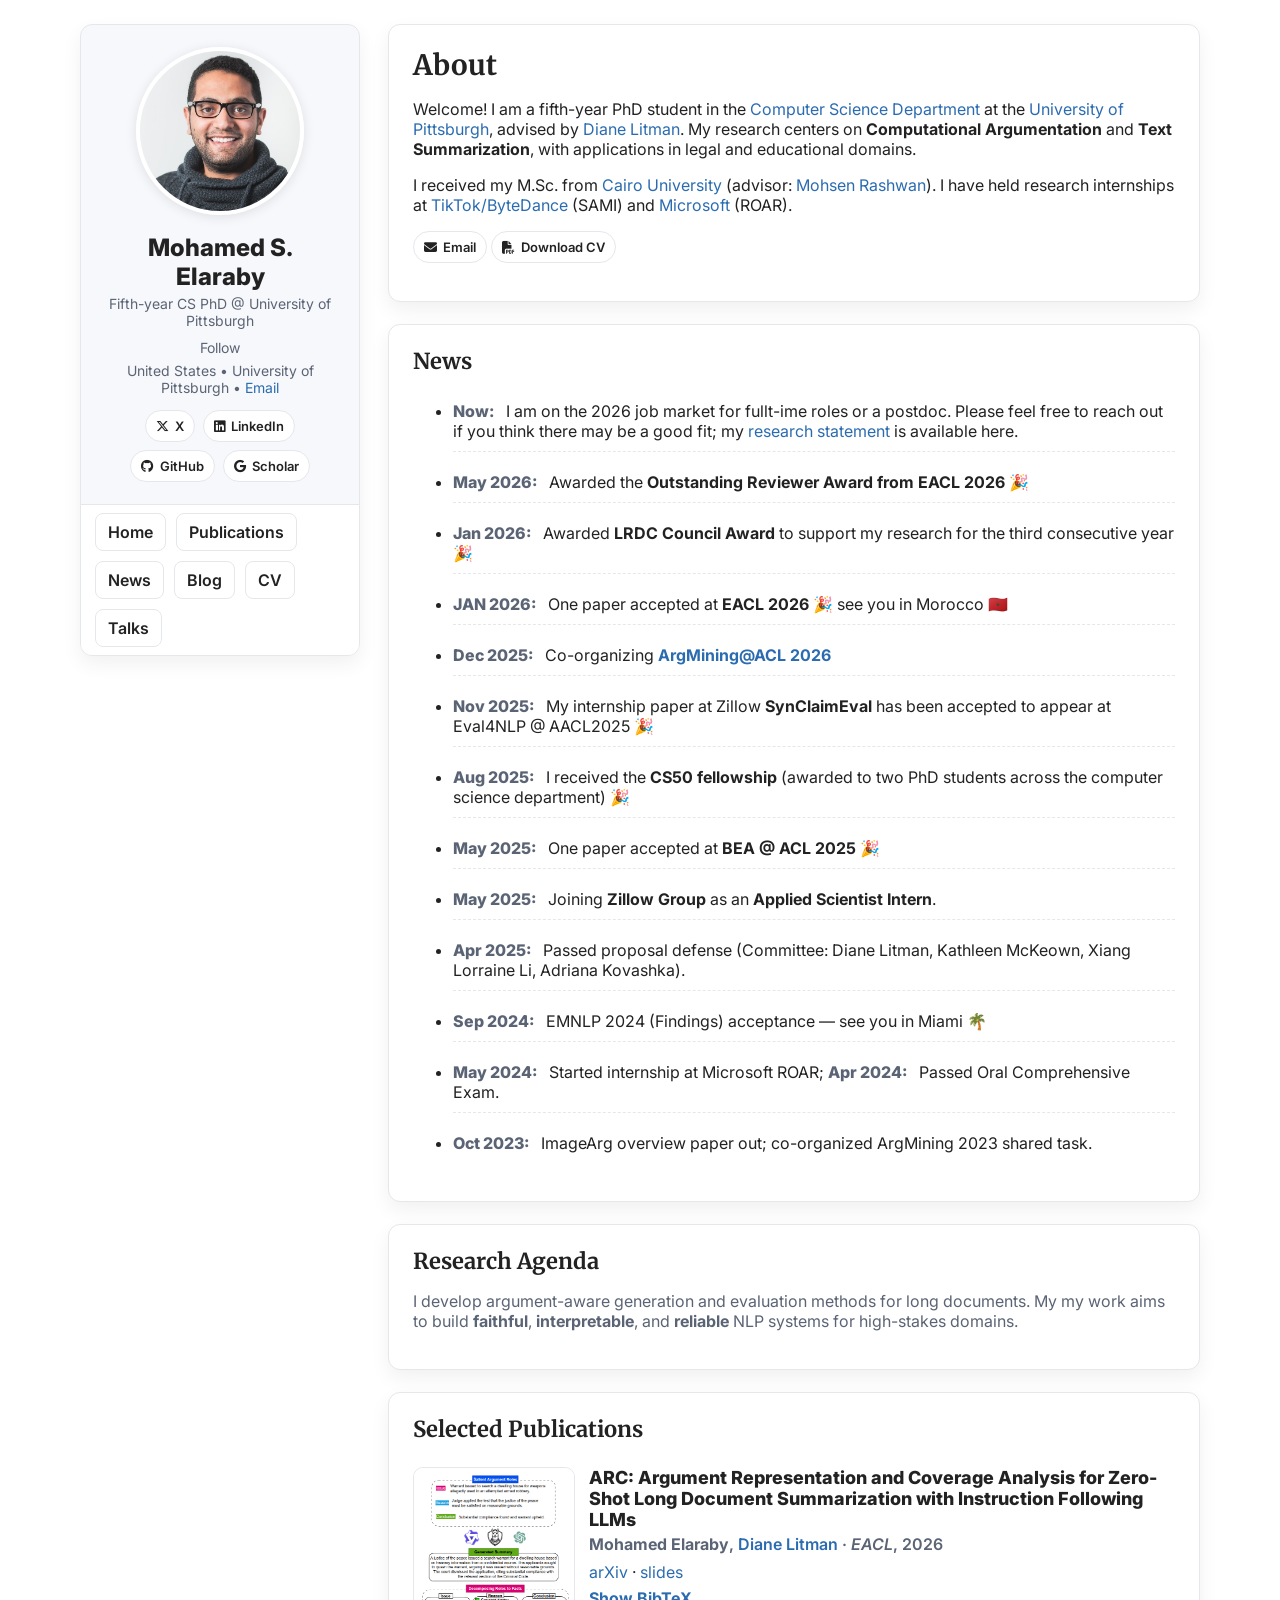
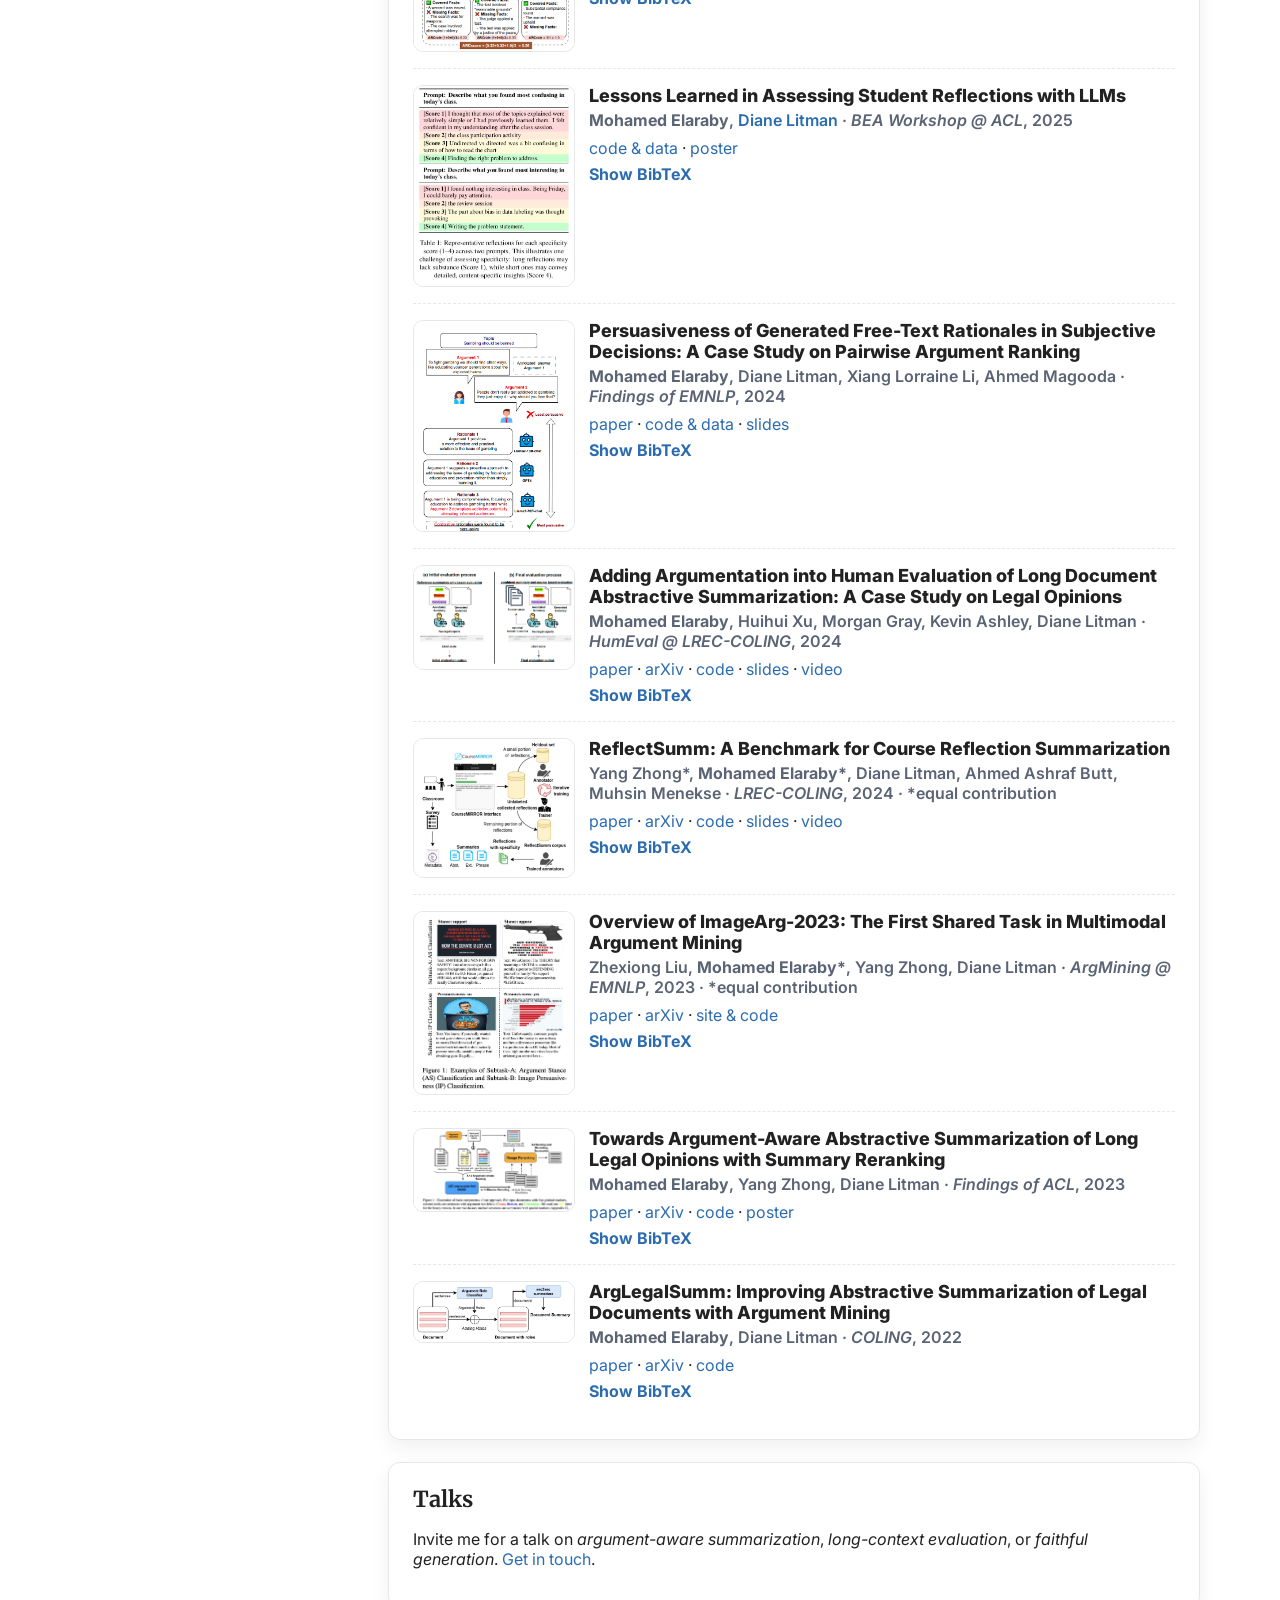
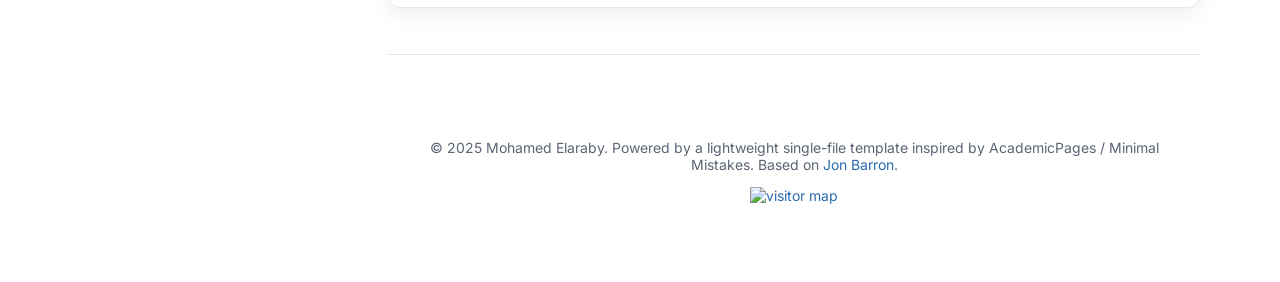
==== commit 7e129993: "add blog" ====
--- a/index.html
+++ b/index.html
@@ -114,6 +114,7 @@
           <li><a href="#about">Home</a></li>
           <li><a href="#publications">Publications</a></li>
           <li><a href="#news">News</a></li>
+          <li><a href="./blog.html">Blog</a></li>
           <li><a href="https://engsalem.github.io/data/resume.pdf" target="_blank" rel="noreferrer">CV</a></li>
           <li><a href="#talks">Talks</a></li>
         </ul>
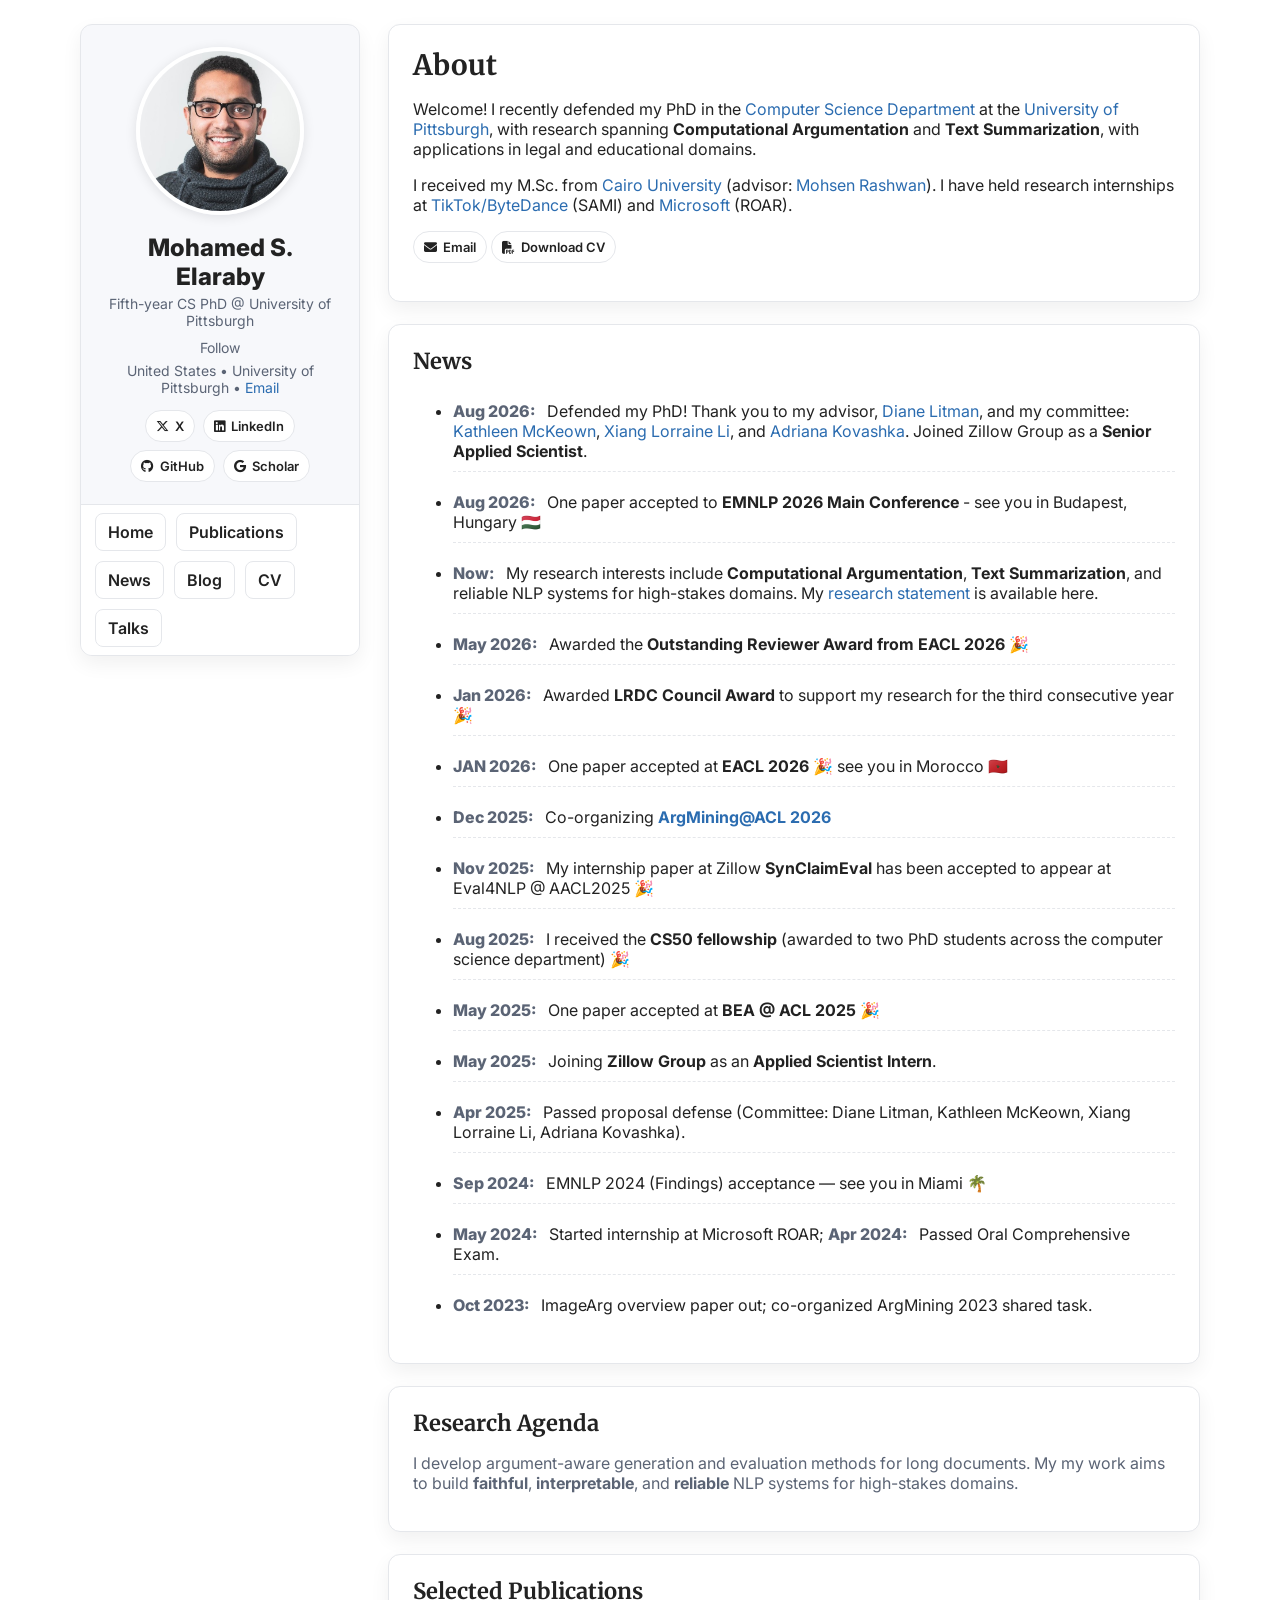
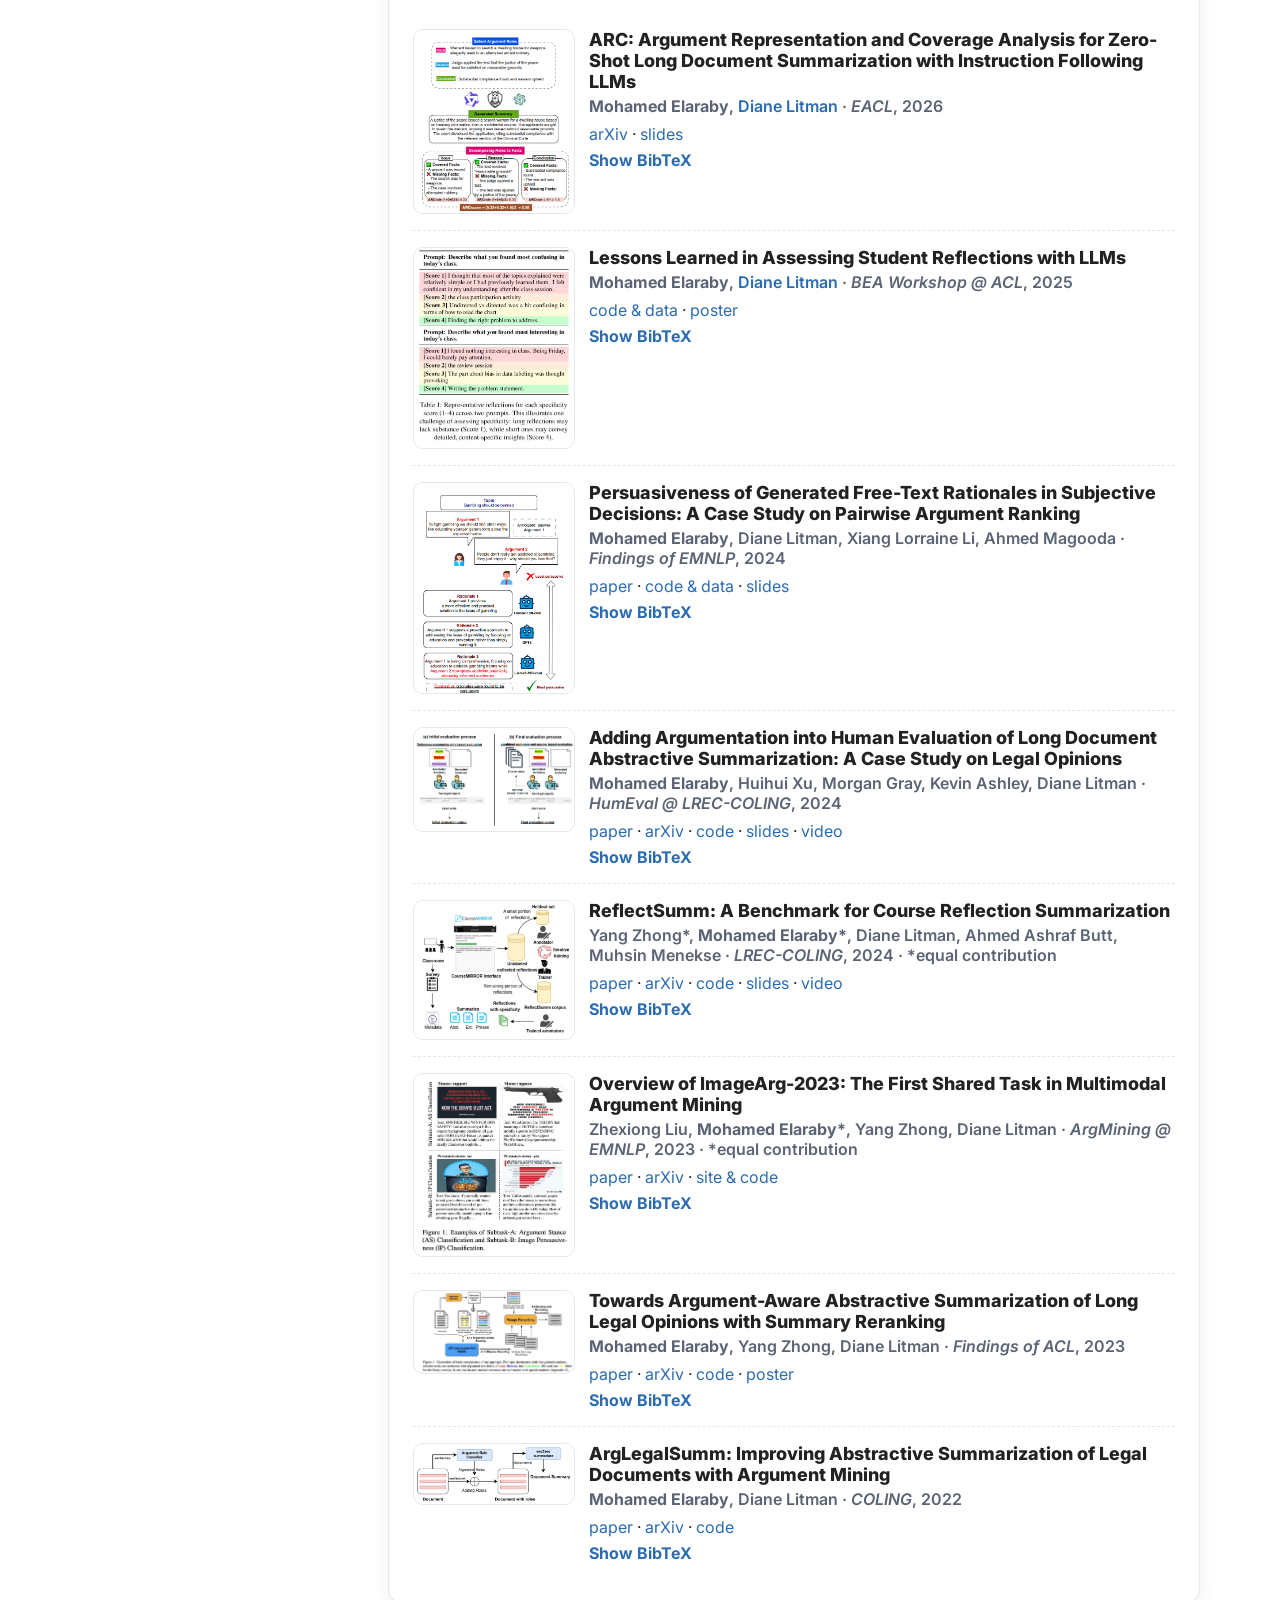
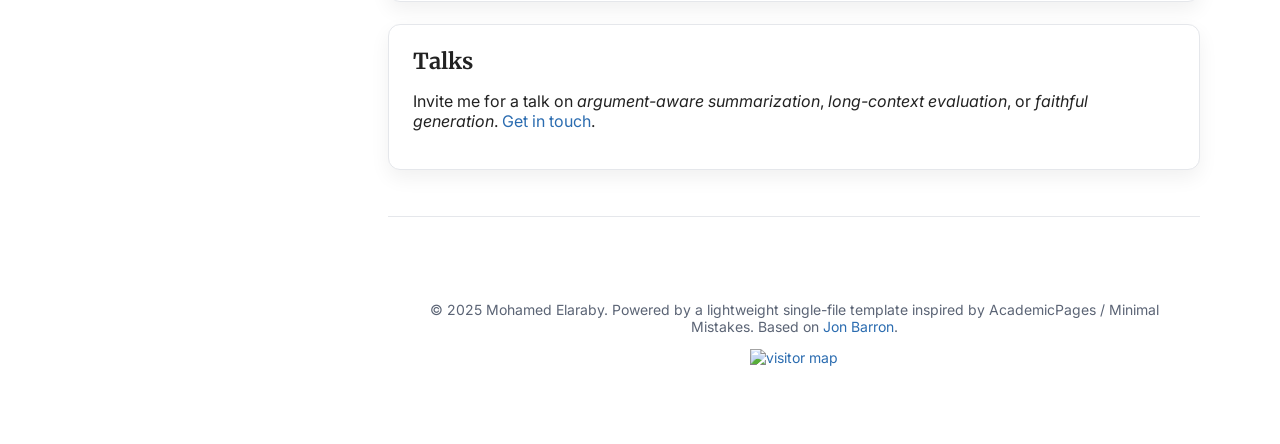
==== commit 0bd66838: "add updates" ====
--- a/index.html
+++ b/index.html
@@ -126,7 +126,7 @@
       <!-- ABOUT / HERO -->
       <section id="about" class="panel pad">
         <h1 class="h1">About</h1>
-        <p>Welcome! I am a fifth-year PhD student in the <a href="https://cs.pitt.edu/" target="_blank" rel="noreferrer">Computer Science Department</a> at the <a href="https://www.pitt.edu/" target="_blank" rel="noreferrer">University of Pittsburgh</a>, advised by <a href="https://people.cs.pitt.edu/~litman/" target="_blank" rel="noreferrer">Diane Litman</a>. My research centers on <strong>Computational Argumentation</strong> and <strong>Text Summarization</strong>, with applications in legal and educational domains.</p>
+        <p>Welcome! I recently defended my PhD in the <a href="https://cs.pitt.edu/" target="_blank" rel="noreferrer">Computer Science Department</a> at the <a href="https://www.pitt.edu/" target="_blank" rel="noreferrer">University of Pittsburgh</a>, with research spanning <strong>Computational Argumentation</strong> and <strong>Text Summarization</strong>, with applications in legal and educational domains.</p>
         <p>I received my M.Sc. from <a href="http://www.eng.cu.edu.eg/" target="_blank" rel="noreferrer">Cairo University</a> (advisor: <a href="http://eece.cu.edu.eg/content/mohsen-rashwan" target="_blank" rel="noreferrer">Mohsen Rashwan</a>). I have held research internships at <a href="https://www.tiktok.com/" target="_blank" rel="noreferrer">TikTok/ByteDance</a> (SAMI) and <a href="https://www.microsoft.com/" target="_blank" rel="noreferrer">Microsoft</a> (ROAR).
         </p>
         <p><a class="chip" href="mailto:mse30@pitt.edu"><i class="fa-solid fa-envelope"></i> Email</a> <a class="chip" href="https://engsalem.github.io/data/mohamed.elaraby.academic.resume.pdf" target="_blank" rel="noreferrer"><i class="fa-solid fa-file-pdf"></i> Download CV</a></p>
@@ -136,7 +136,9 @@
       <section id="news" class="panel pad">
         <h2 class="h2">News</h2>
         <ul class="news">
-          <li><span class="date">Now:</span> I am on the 2026 job market for fullt-ime roles or a postdoc. Please feel free to reach out if you think there may be a good fit; my <a href="./data/Research_Statement_Public.pdf" target="_blank" rel="noreferrer">research statement</a> is available here.</li>
+          <li><span class="date">Aug 2026:</span> Defended my PhD! Thank you to my advisor, <a href="https://people.cs.pitt.edu/~litman/" target="_blank" rel="noreferrer">Diane Litman</a>, and my committee: <a href="https://www.cs.columbia.edu/~kathy/" target="_blank" rel="noreferrer">Kathleen McKeown</a>, <a href="https://lorraine333.github.io/" target="_blank" rel="noreferrer">Xiang Lorraine Li</a>, and <a href="https://people.cs.pitt.edu/~kovashka/" target="_blank" rel="noreferrer">Adriana Kovashka</a>. Joined Zillow Group as a <strong>Senior Applied Scientist</strong>.</li>
+          <li><span class="date">Aug 2026:</span> One paper accepted to <strong>EMNLP 2026 Main Conference</strong> - see you in Budapest, Hungary 🇭🇺</li>
+          <li><span class="date">Now:</span> My research interests include <strong>Computational Argumentation</strong>, <strong>Text Summarization</strong>, and reliable NLP systems for high-stakes domains. My <a href="./data/Research_Statement_Public.pdf" target="_blank" rel="noreferrer">research statement</a> is available here.</li>
           <li><span class="date">May 2026:</span> Awarded the <strong>Outstanding Reviewer Award from EACL 2026</strong> 🎉</li>
           <li><span class="date">Jan 2026:</span> Awarded <strong>LRDC Council Award</strong> to support my research for the third consecutive year 🎉</li>
           <li><span class="date">JAN 2026:</span> One paper accepted at <strong>EACL 2026 🎉</strong> see you in Morocco 🇲🇦</li>
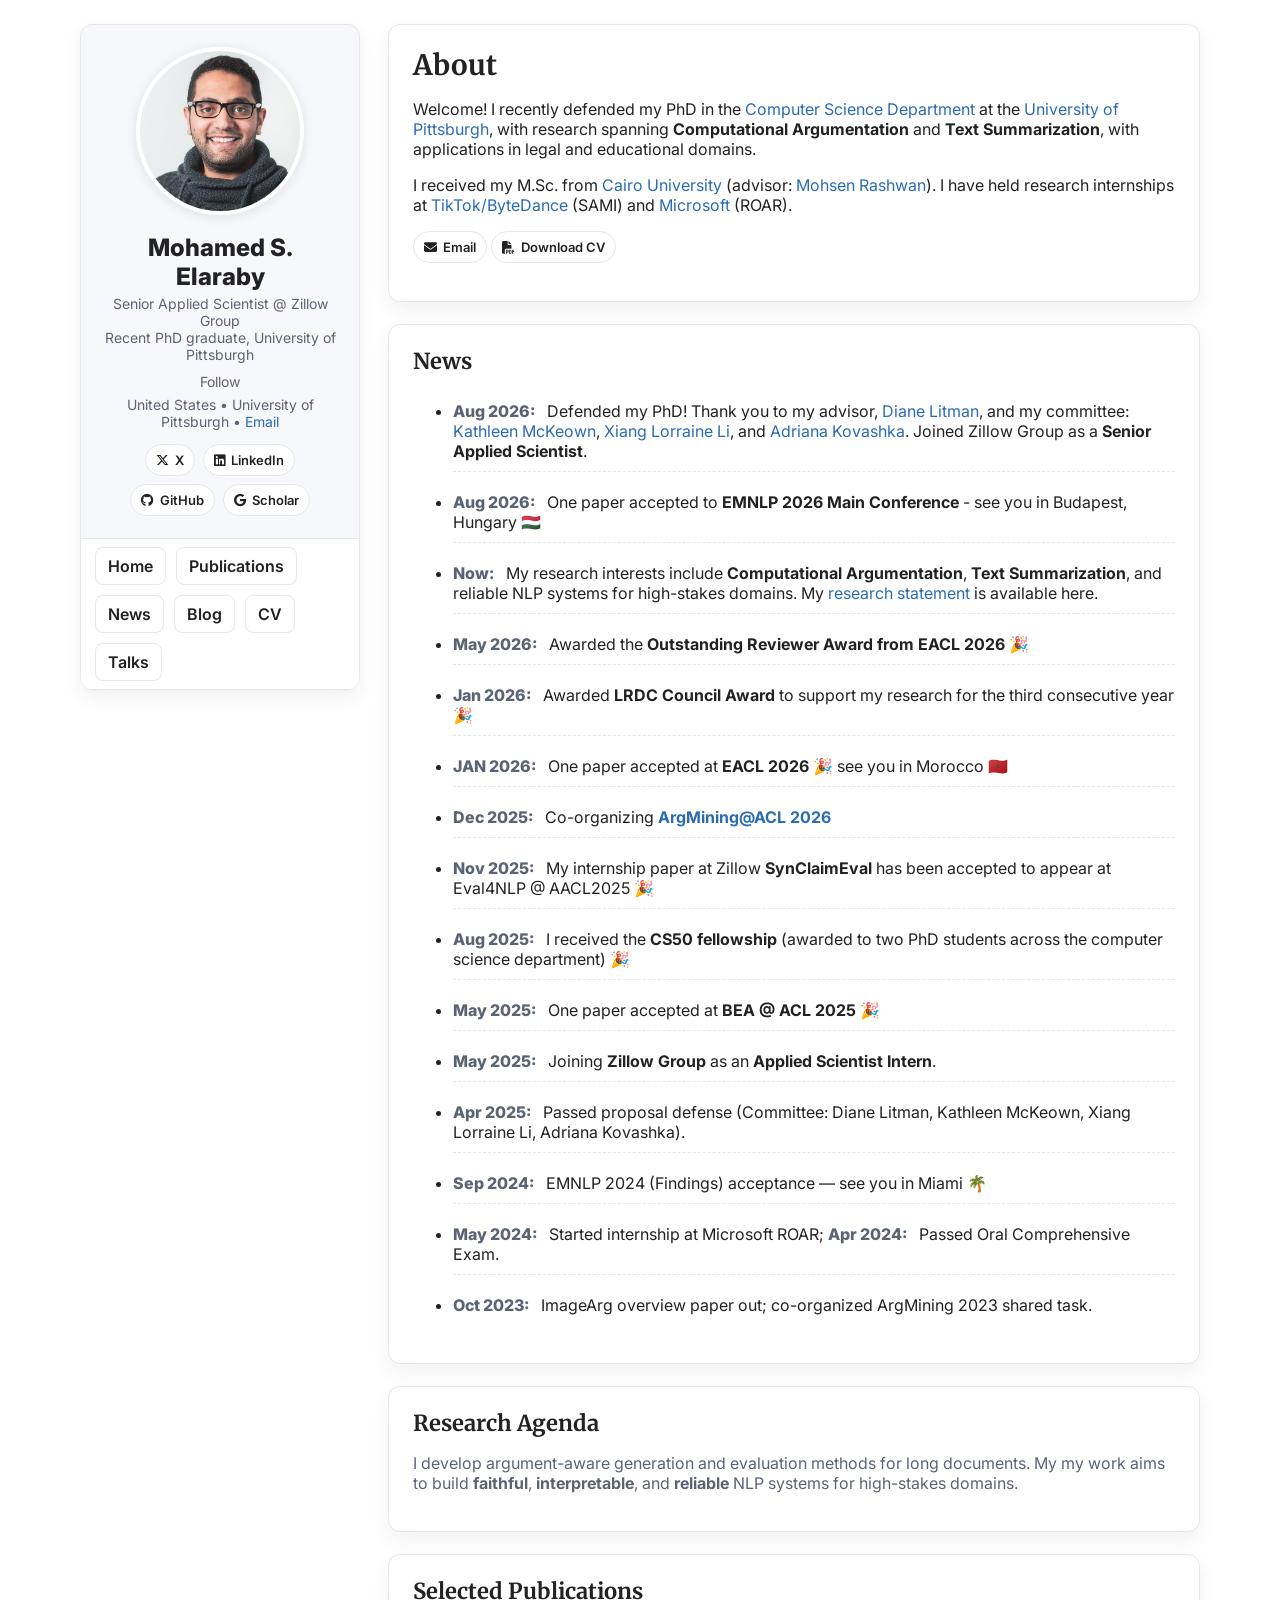
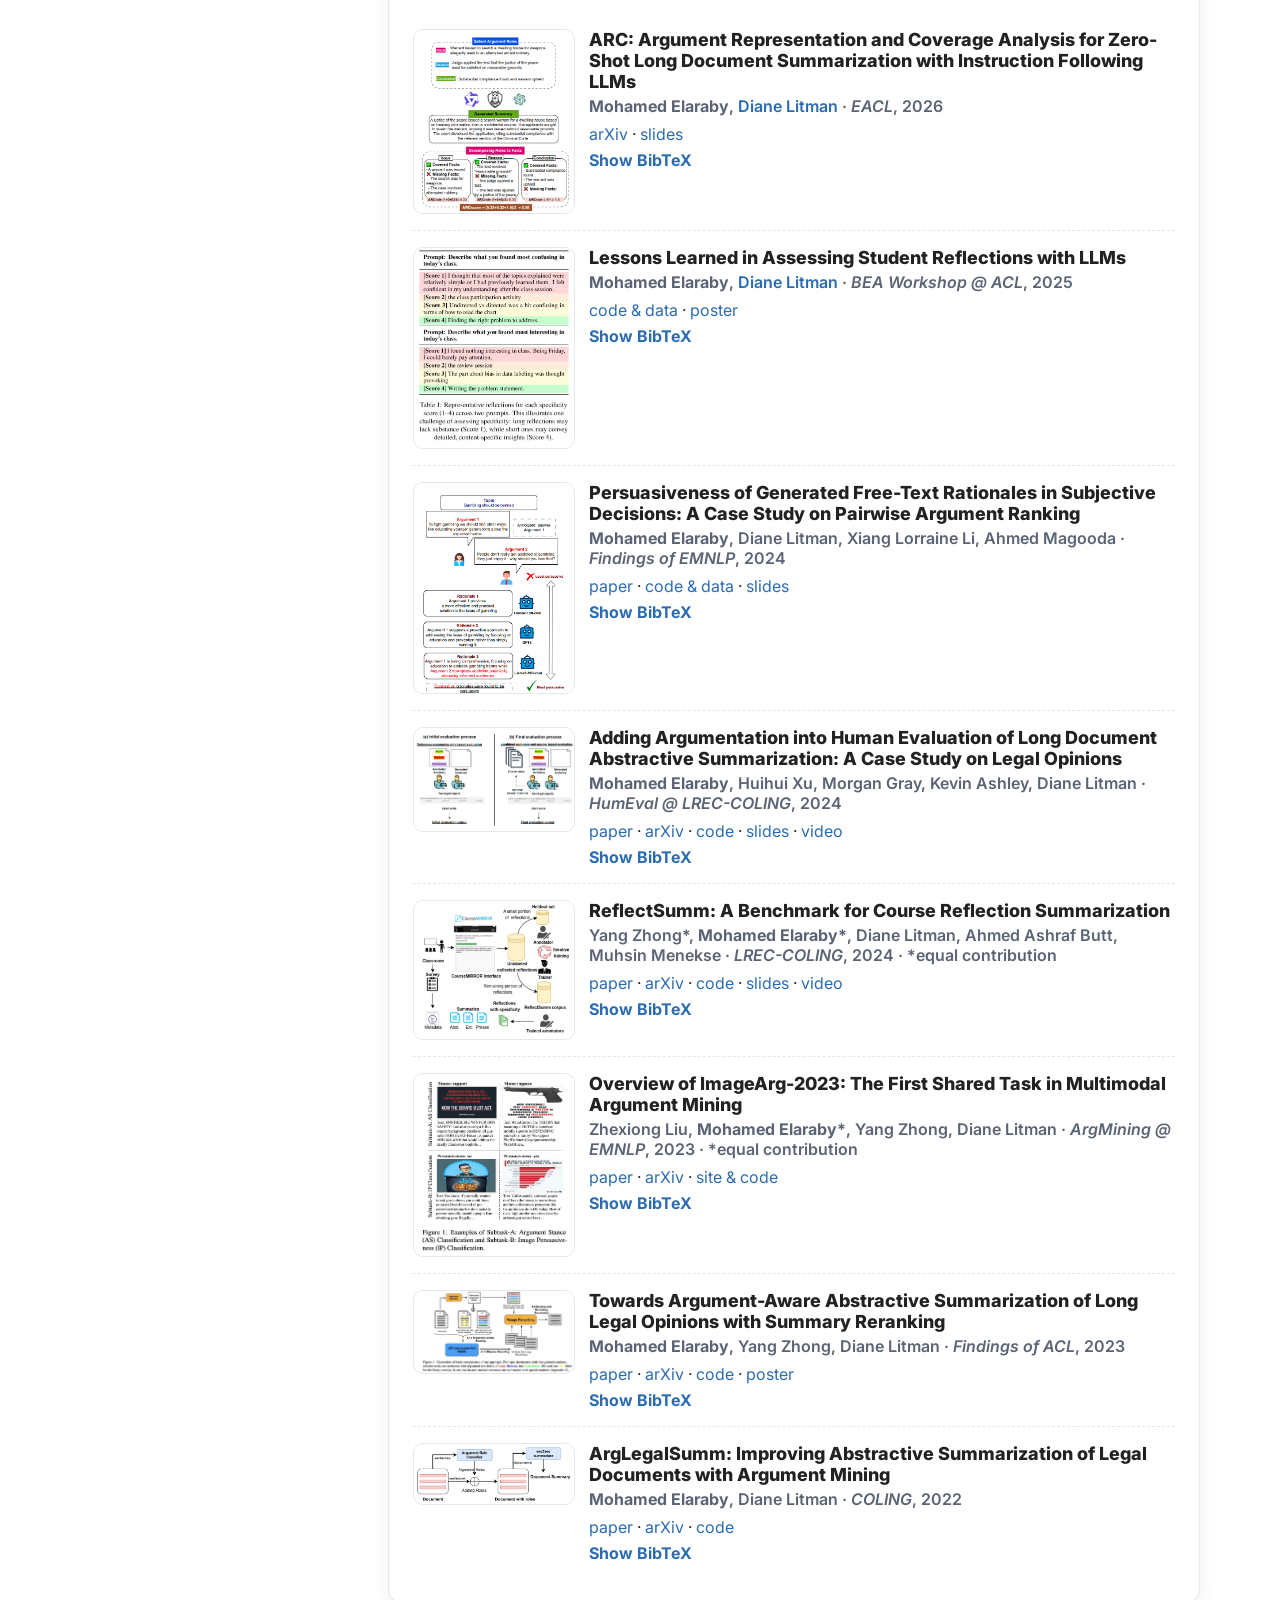
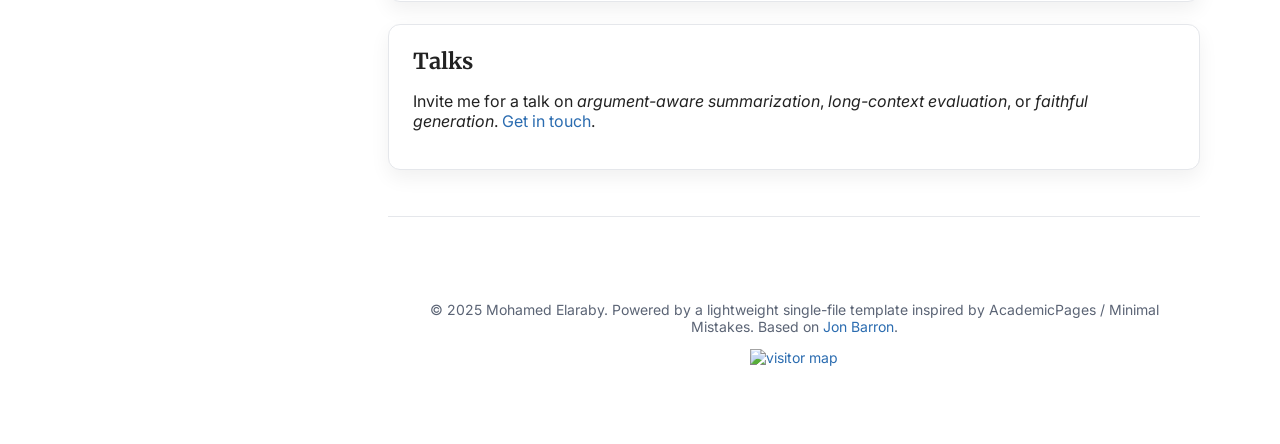
==== commit ba947f8f: "add updates" ====
--- a/index.html
+++ b/index.html
@@ -97,7 +97,7 @@
       <div class="profile">
         <img class="avatar" src="./salem_files/me.jpg" alt="Portrait of Mohamed S. Elaraby" />
         <div class="name">Mohamed S. Elaraby</div>
-        <div class="tagline">Fifth-year CS PhD @ University of Pittsburgh</div>
+        <div class="tagline">Senior Applied Scientist @ Zillow Group<br />Recent PhD graduate, University of Pittsburgh</div>
         <div class="follow">
           <div>Follow</div>
           <div>United States • University of Pittsburgh • <a href="mailto:mse30@pitt.edu">Email</a></div>
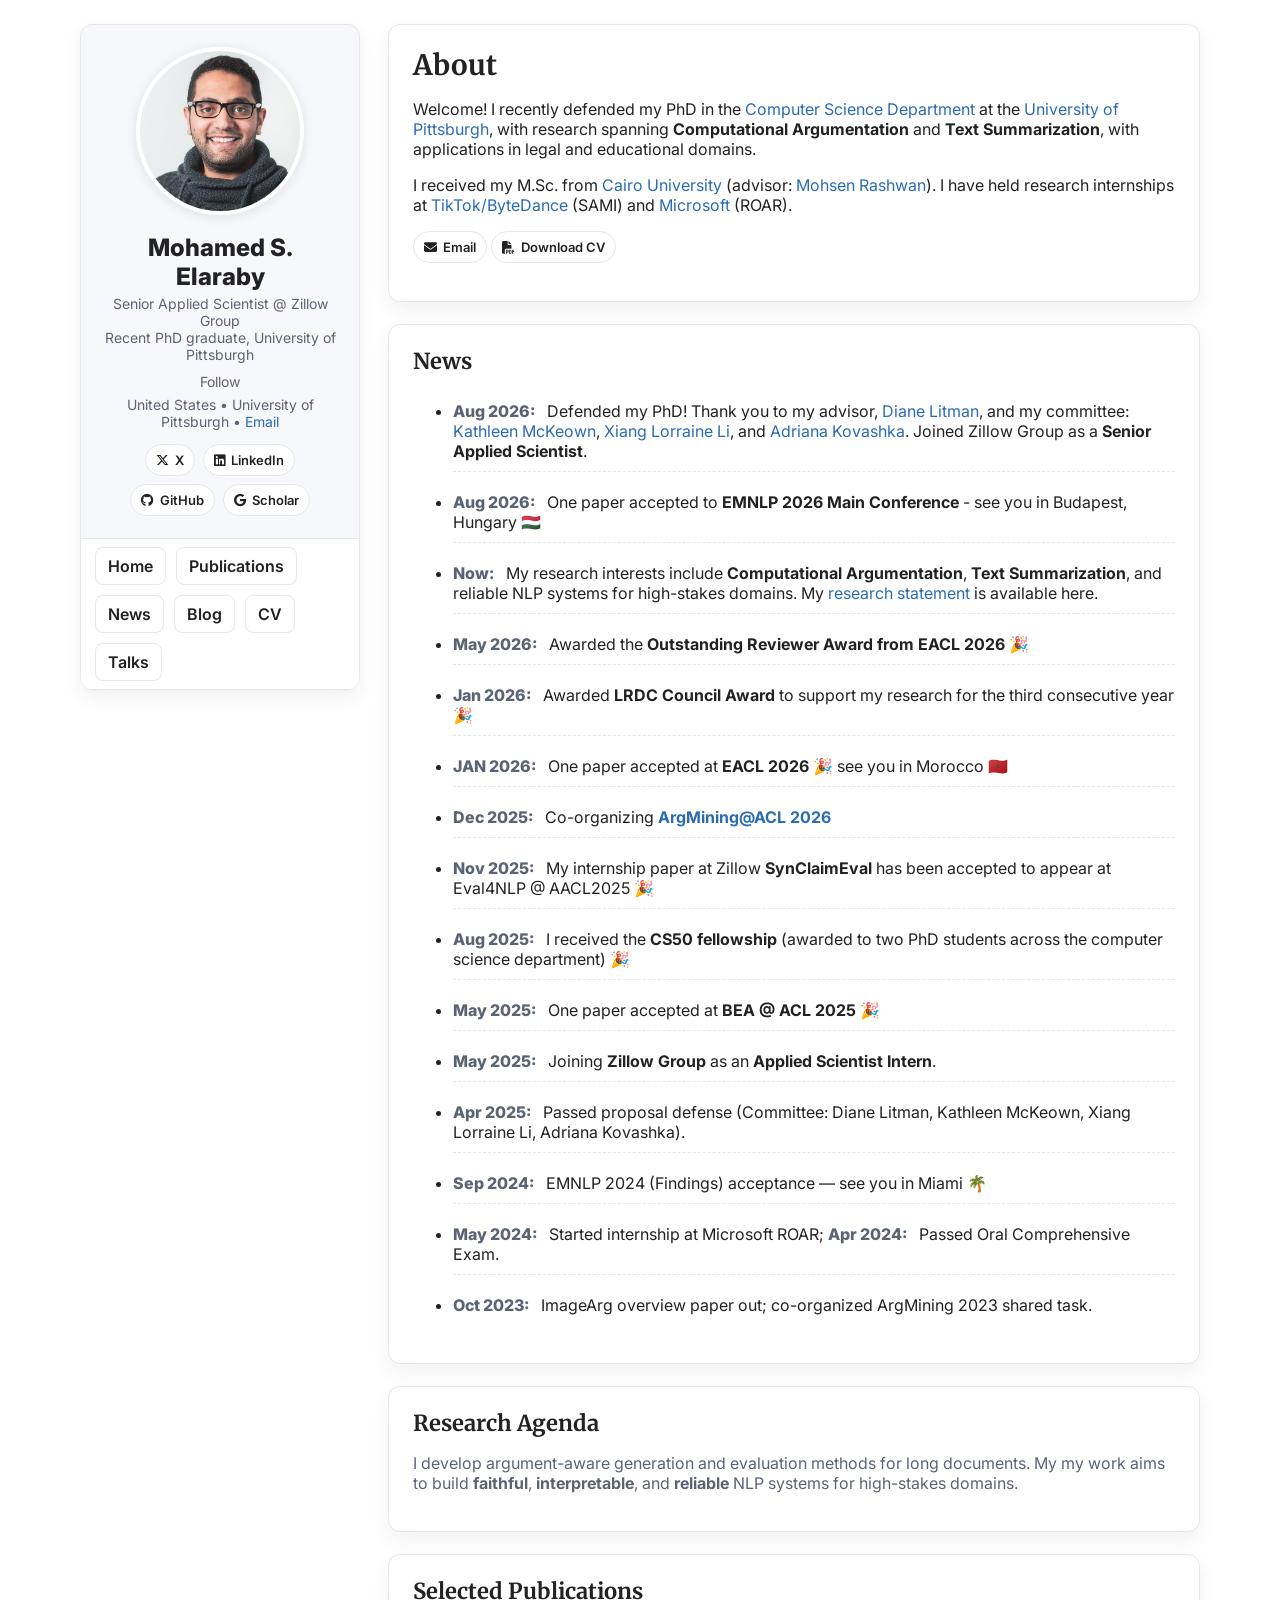
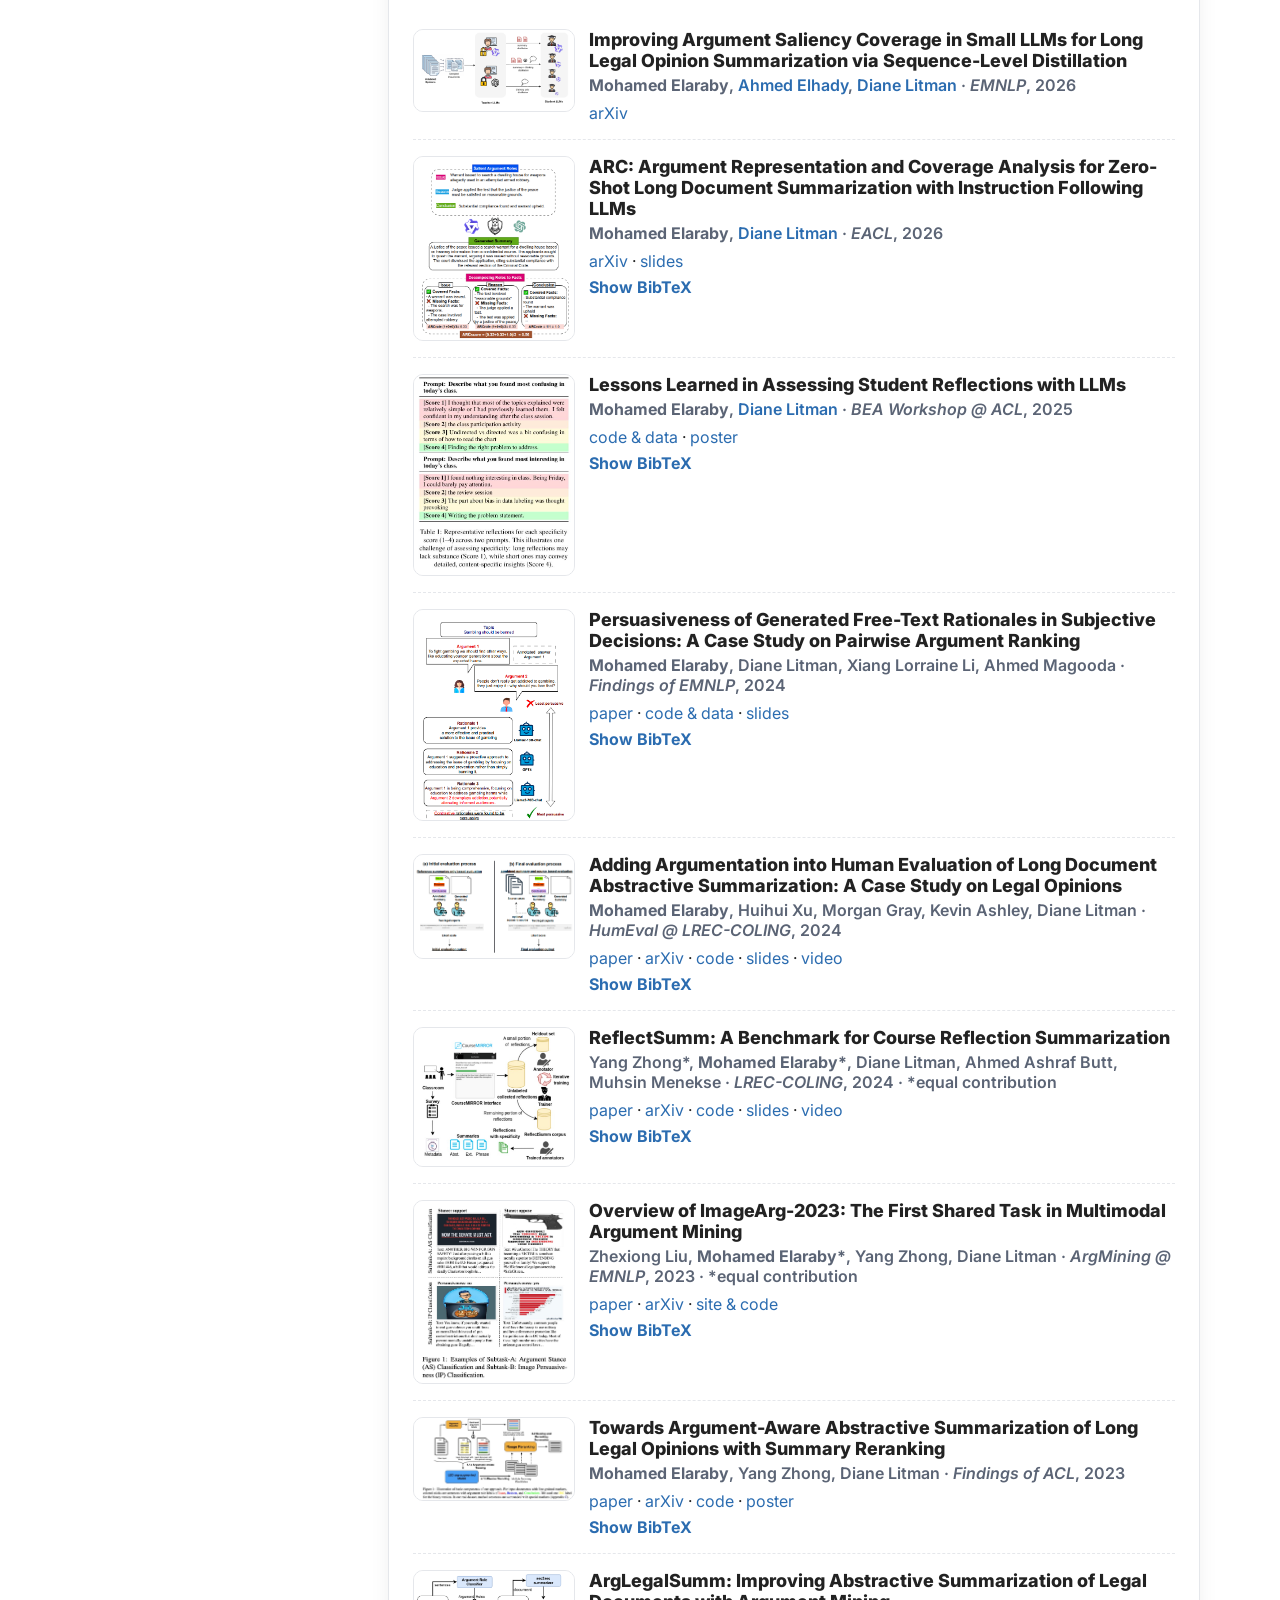
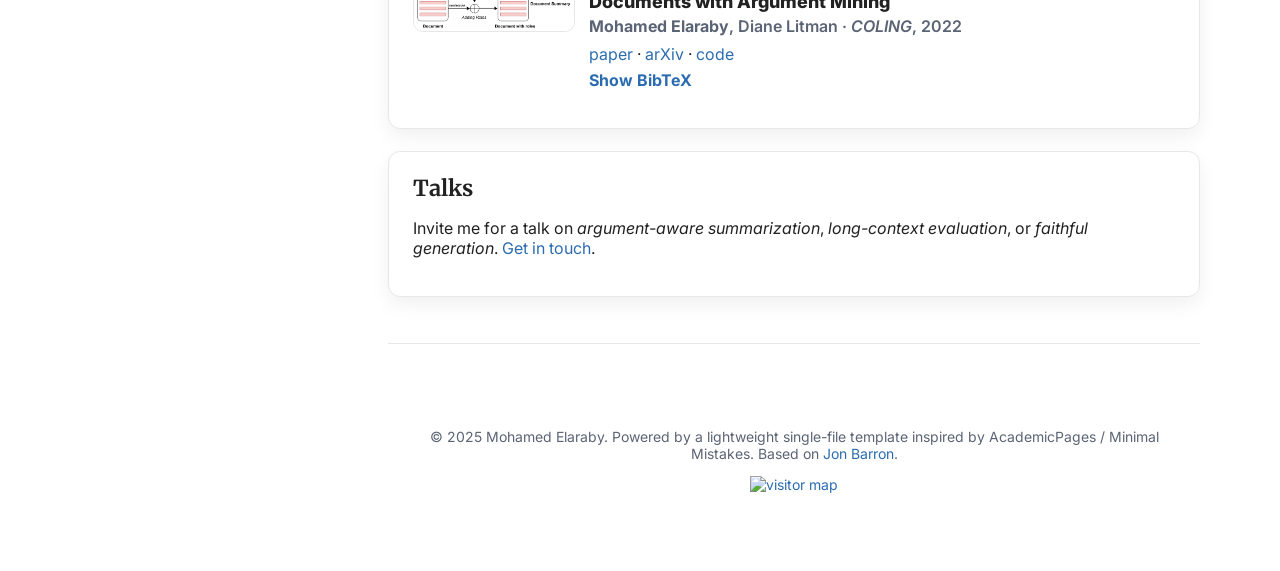
==== commit 0f332ae4: "add emnlp2026 paper" ====
--- a/index.html
+++ b/index.html
@@ -165,6 +165,15 @@
         <h2 class="h2">Selected Publications</h2>
 
         <article class="pub">
+          <img src="./salem_files/distill_llms.png" alt="Sequence-level distillation from teacher to student language models" />
+          <div>
+            <div class="title">Improving Argument Saliency Coverage in Small LLMs for Long Legal Opinion Summarization via Sequence-Level Distillation</div>
+            <div class="meta"><strong>Mohamed Elaraby</strong>, <a href="https://ahmedselhady.github.io/" target="_blank" rel="noreferrer">Ahmed Elhady</a>, <a href="https://people.cs.pitt.edu/~litman/" target="_blank" rel="noreferrer">Diane Litman</a> · <em>EMNLP</em>, 2026</div>
+            <div><a href="https://arxiv.org/pdf/2608.29884" target="_blank" rel="noreferrer">arXiv</a></div>
+          </div>
+        </article>
+
+        <article class="pub">
           <img src="./salem_files/arc_eacl.png" alt="ARC thumbnail" />
           <div>
             <div class="title">ARC: Argument Representation and Coverage Analysis for Zero-Shot Long Document Summarization with Instruction Following LLMs</div>
